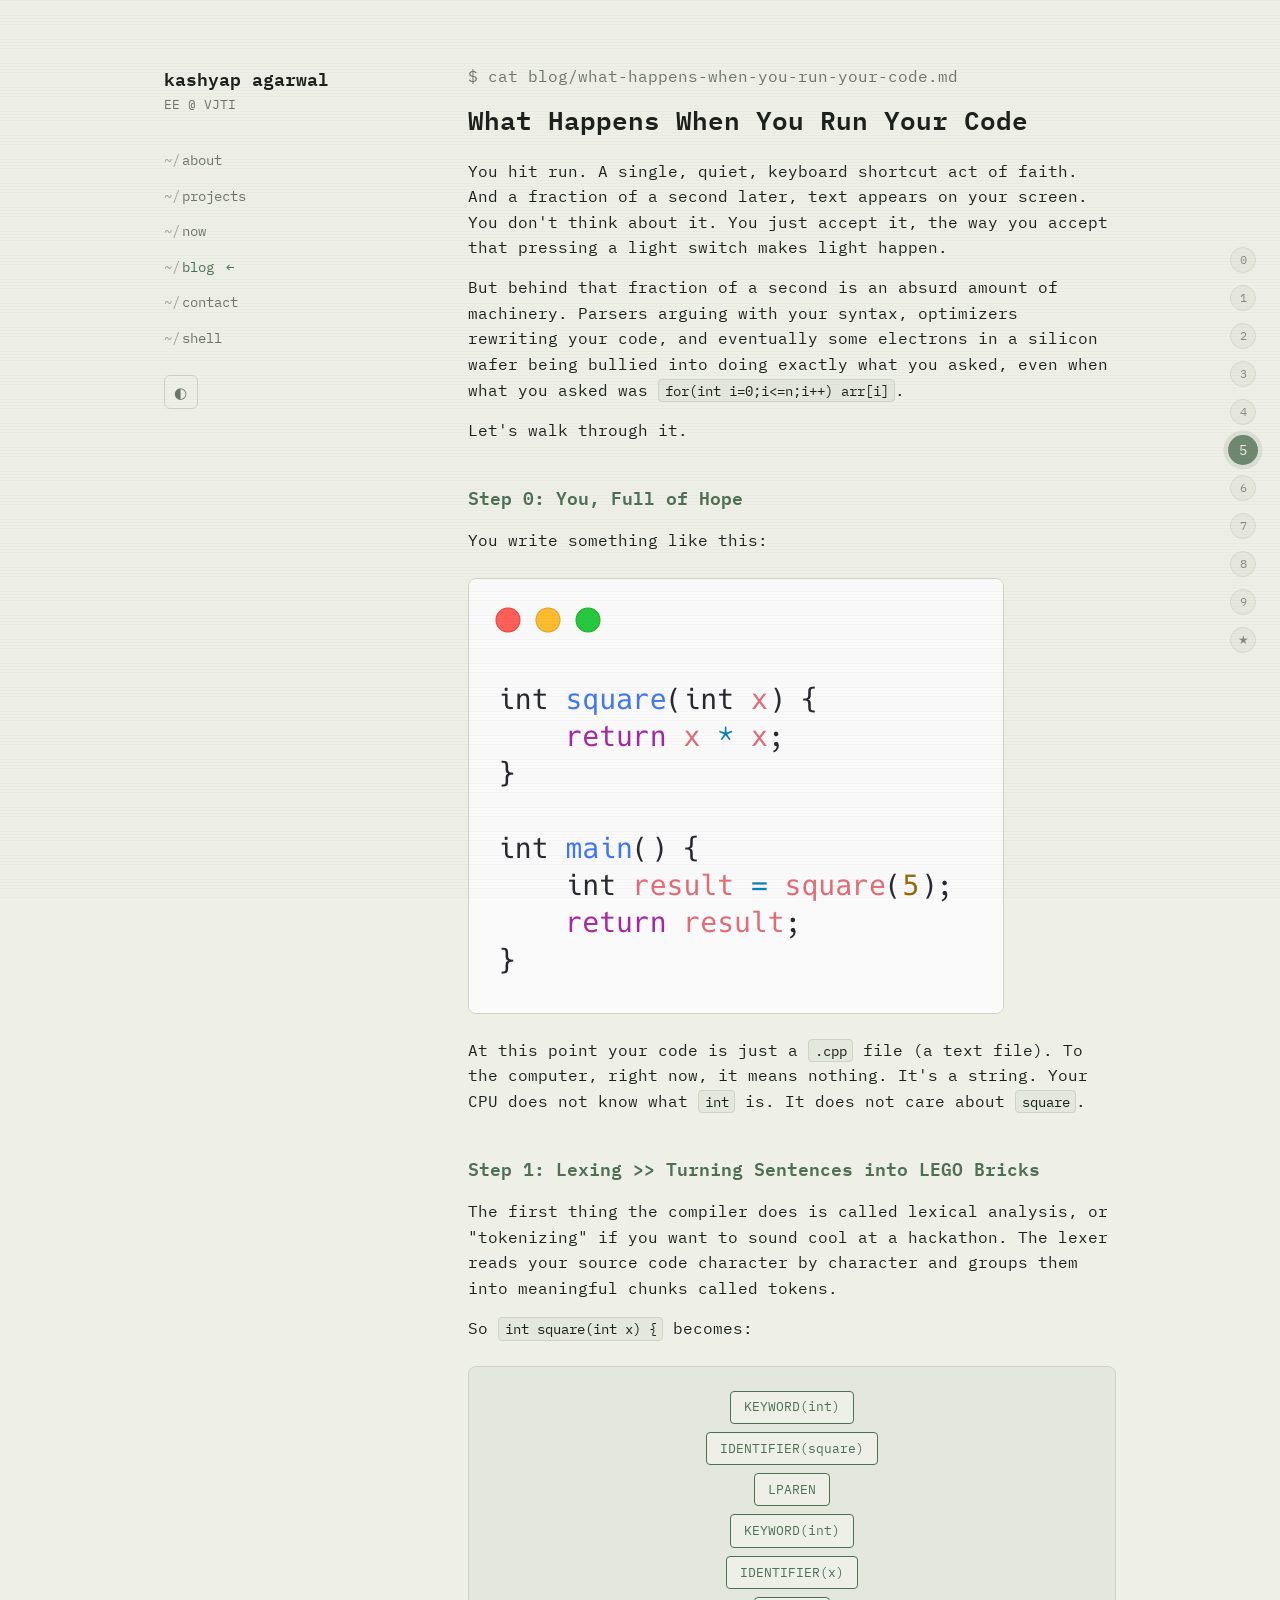
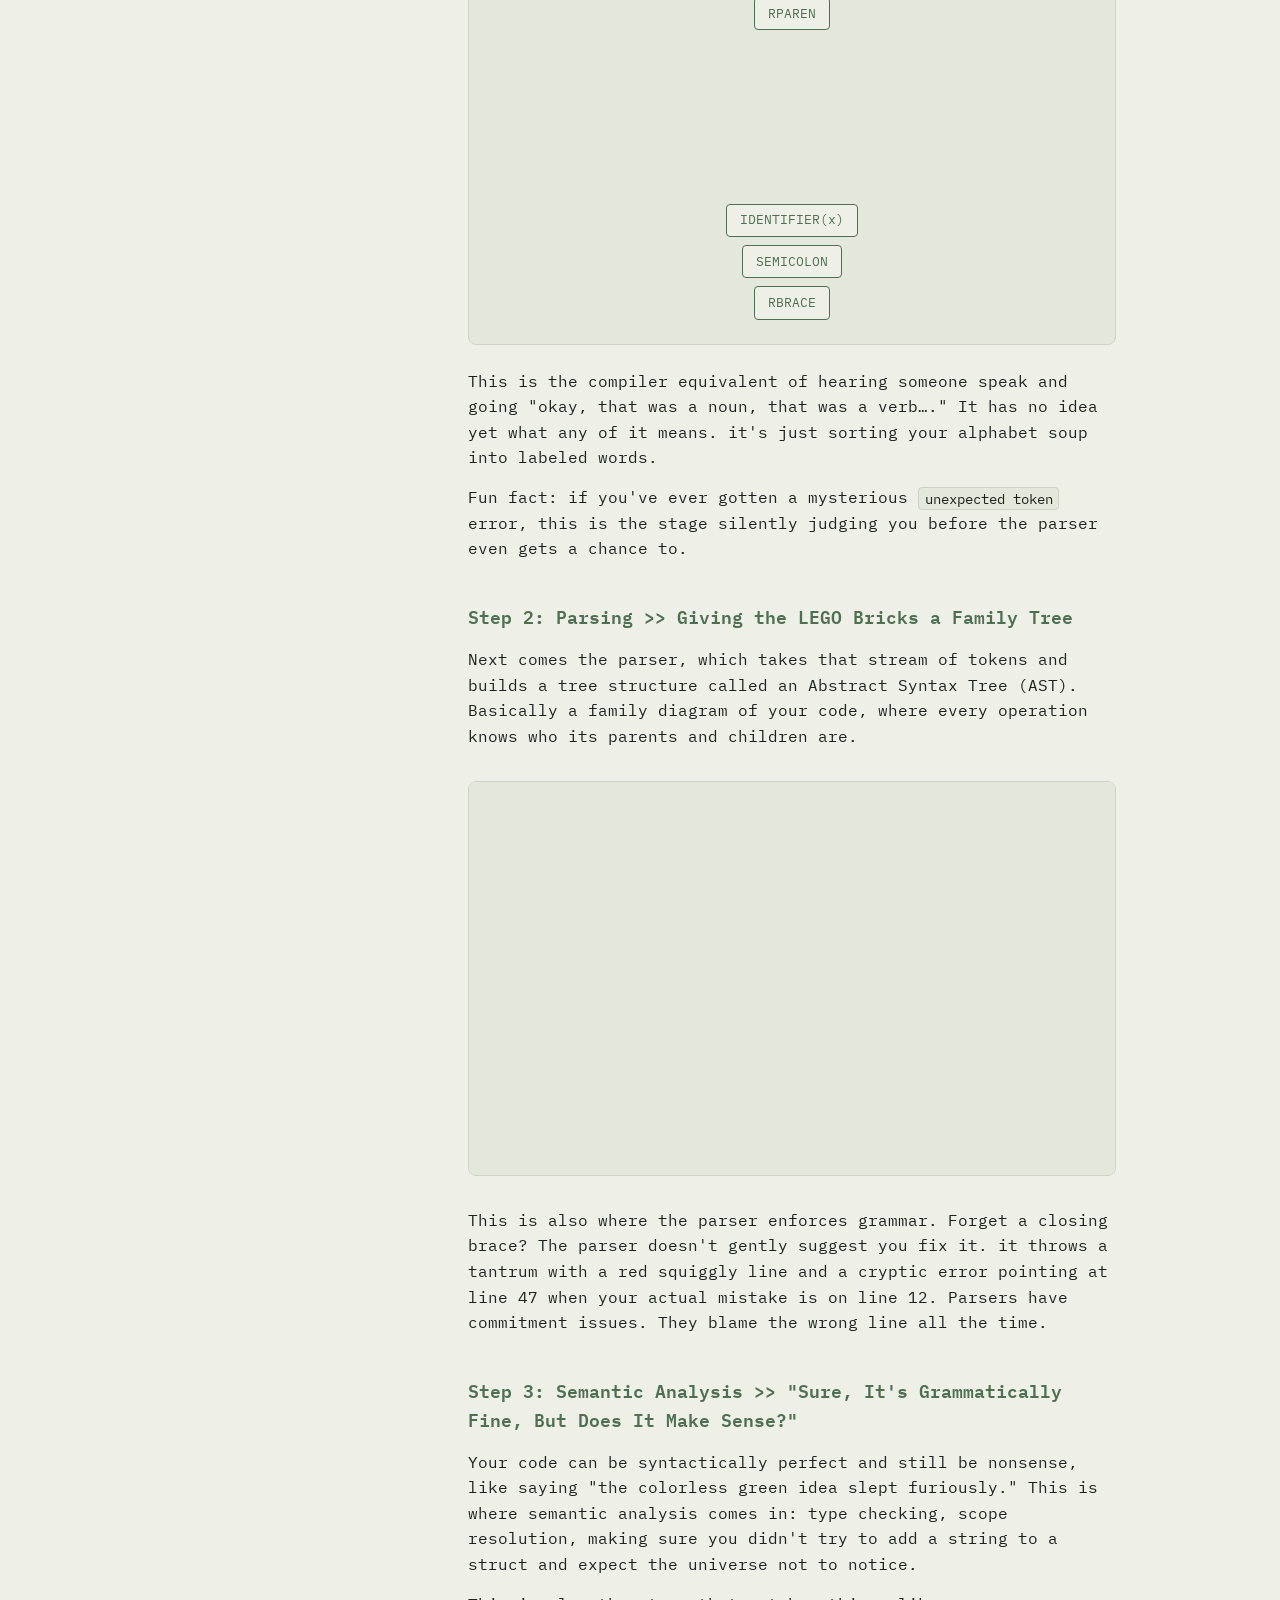
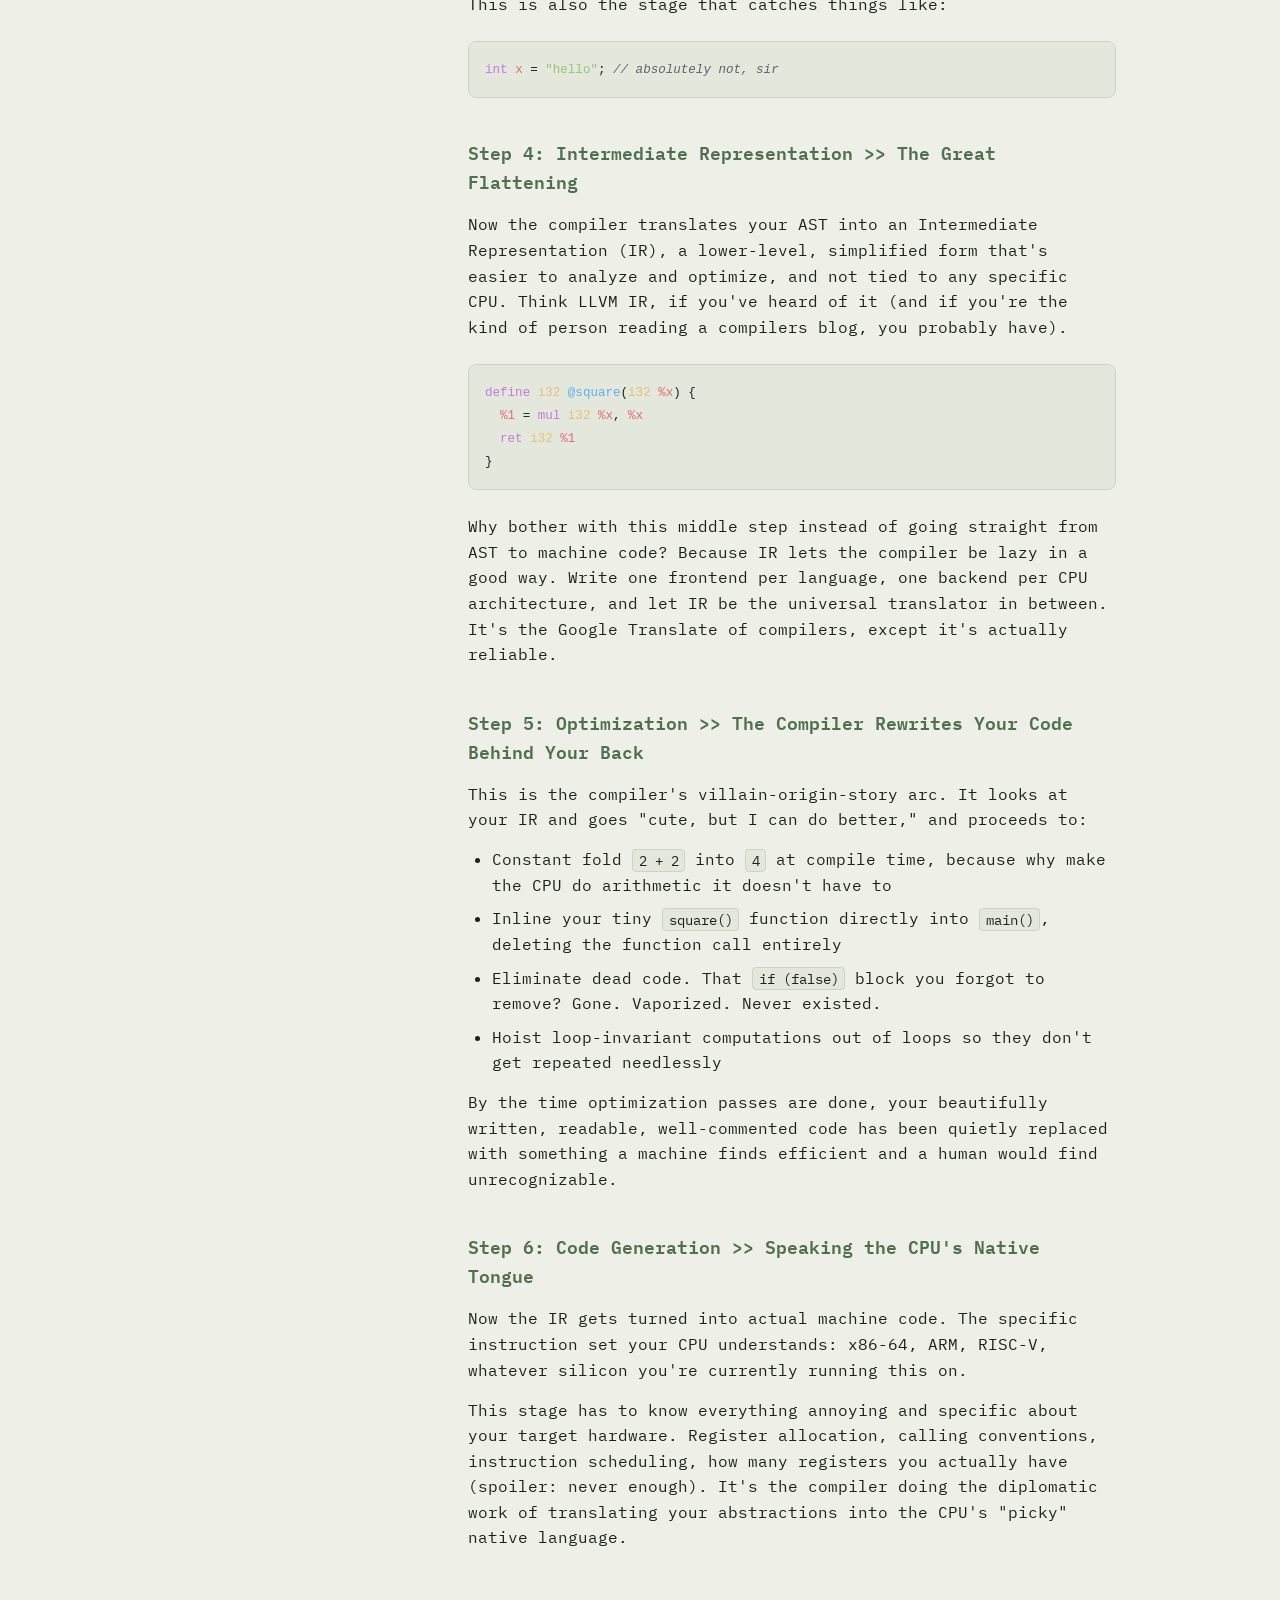
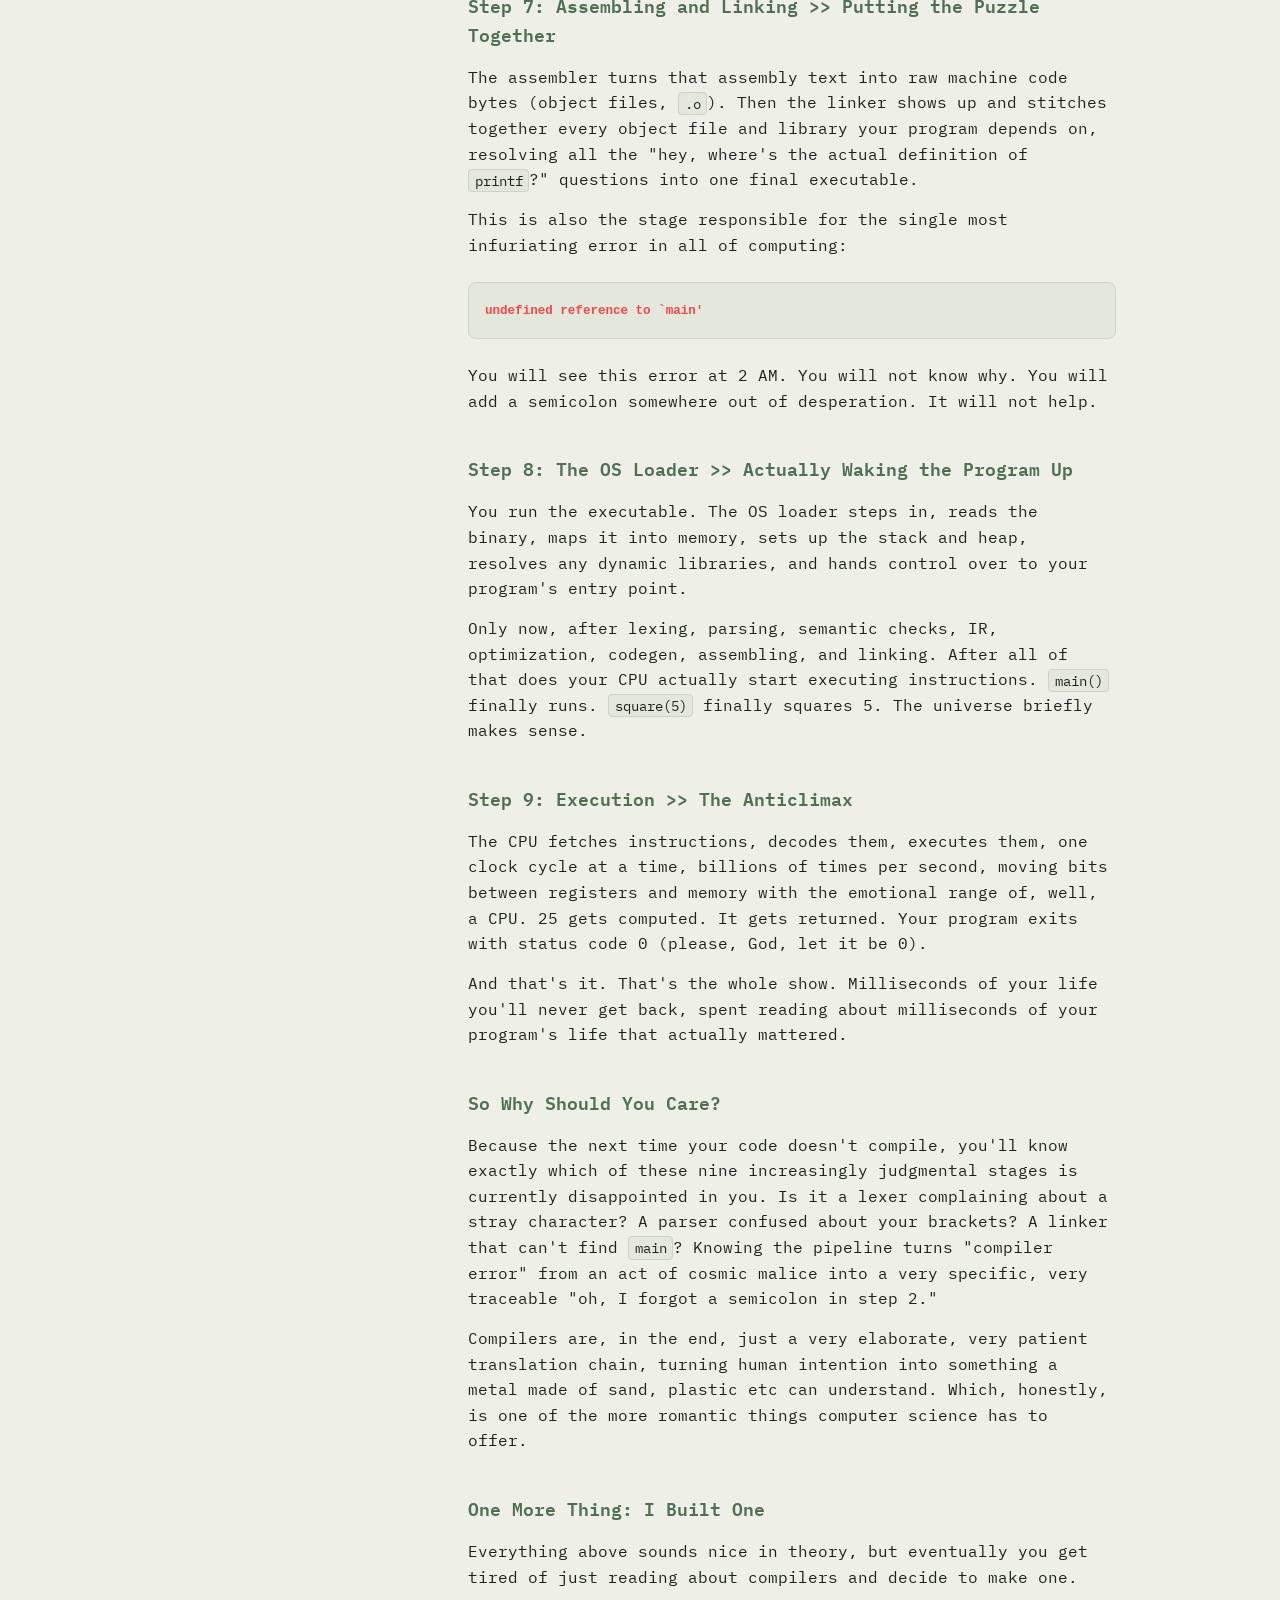
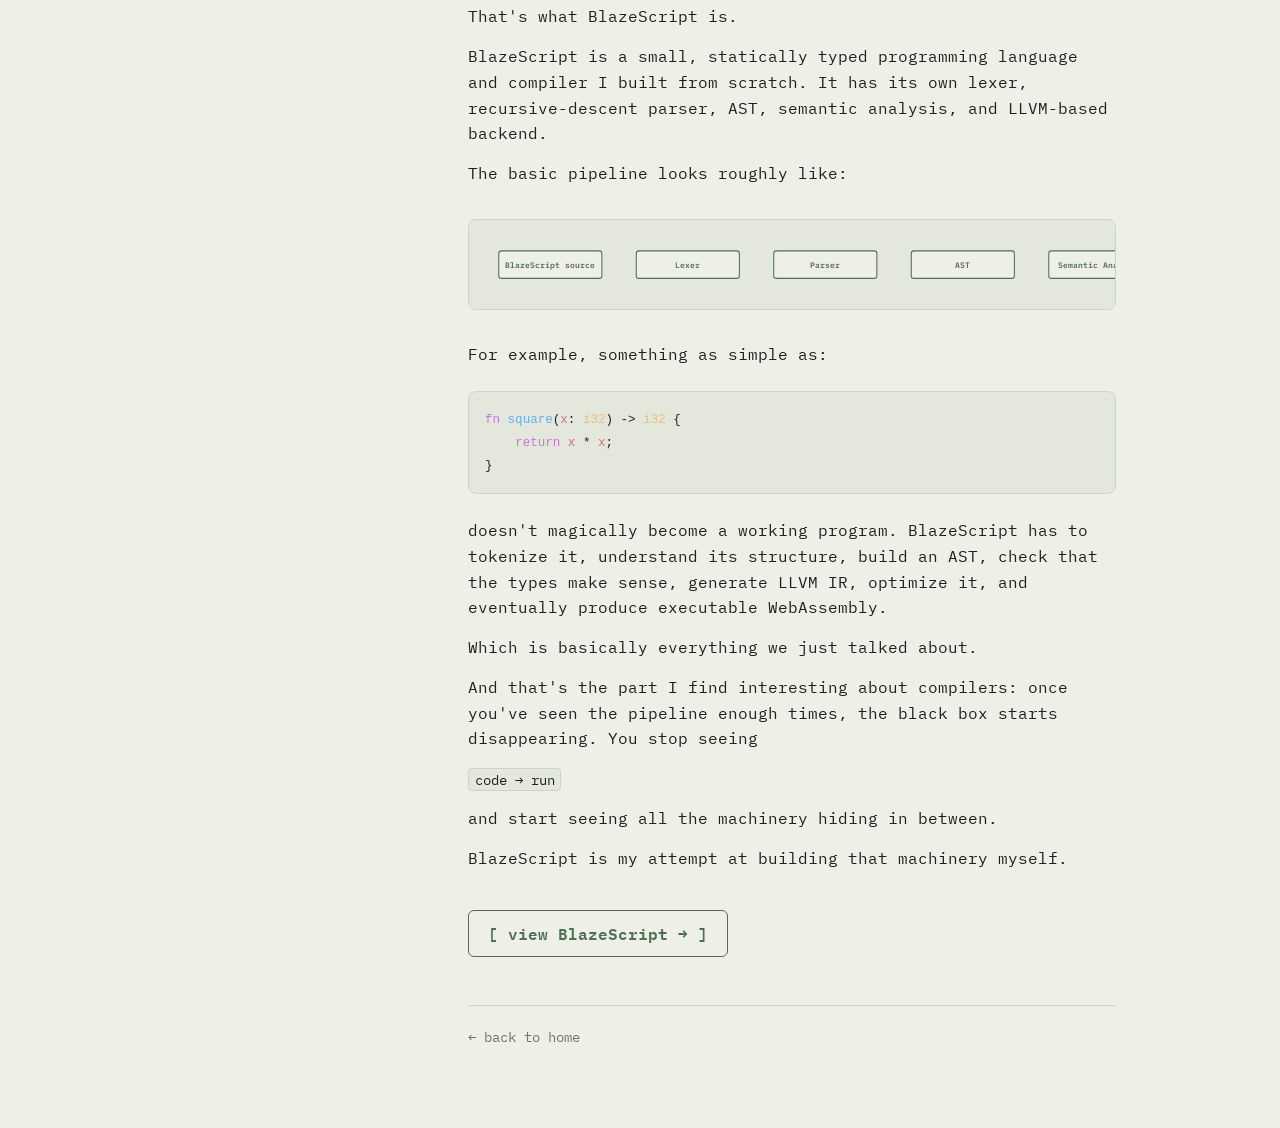
==== blog.html @ feaf67ee "Initial portfolio" ====
<!doctype html>
<html lang="en">
<head>
<meta charset="utf-8">
<meta name="viewport" content="width=device-width, initial-scale=1">
<title>blog · kashyap agarwal</title>
<link rel="icon" href="data:image/svg+xml,%3Csvg xmlns='http://www.w3.org/2000/svg' viewBox='0 0 16 16'%3E%3Crect width='16' height='16' rx='3' fill='%231c211d'/%3E%3Ctext x='8' y='11' font-size='8' font-family='monospace' text-anchor='middle' fill='%23e6e6e2'%3E$_%3C/text%3E%3C/svg%3E">
<link rel="preconnect" href="https://fonts.googleapis.com">
<link rel="preconnect" href="https://fonts.gstatic.com" crossorigin>
<link href="https://fonts.googleapis.com/css2?family=IBM+Plex+Mono:wght@400;500;600&display=swap" rel="stylesheet">
<link rel="stylesheet" href="style.css">
</head>
<body>

<div class="scanlines" aria-hidden="true"></div>

<nav class="pipeline-nav">
  <a href="#step-0" class="pipeline-nav-item">0</a>
  <a href="#step-1" class="pipeline-nav-item">1</a>
  <a href="#step-2" class="pipeline-nav-item">2</a>
  <a href="#step-3" class="pipeline-nav-item">3</a>
  <a href="#step-4" class="pipeline-nav-item">4</a>
  <a href="#step-5" class="pipeline-nav-item">5</a>
  <a href="#step-6" class="pipeline-nav-item">6</a>
  <a href="#step-7" class="pipeline-nav-item">7</a>
  <a href="#step-8" class="pipeline-nav-item">8</a>
  <a href="#step-9" class="pipeline-nav-item">9</a>
  <a href="#step-blazescript" class="pipeline-nav-item">★</a>
</nav>

<div class="layout">

  <aside class="sidebar">
    <div class="identity">
      <h1 class="name">kashyap agarwal</h1>
      <p class="tagline">EE @ VJTI</p>
    </div>

    <div class="nav-block">
      <nav class="tabs" id="tabs">
        <a href="index.html#about"    class="tab">about</a>
        <a href="index.html#projects" class="tab">projects</a>
        <a href="index.html#now"      class="tab">now</a>
        <a href="blog.html"           class="tab active">blog</a>
        <a href="index.html#contact"  class="tab">contact</a>
        <a href="index.html#terminal" class="tab">shell</a>
      </nav>
      <button class="theme-toggle" id="themeToggle" type="button" aria-label="toggle theme">◐</button>
    </div>
  </aside>

  <main class="content">

    <section id="blog" class="blog-section in-view">
      <span class="cmd">$ cat blog/what-happens-when-you-run-your-code.md</span>
      <article class="blog-post">
        <h2 class="blog-title">What Happens When You Run Your Code</h2>
        
        <p>You hit run. A single, quiet, keyboard shortcut act of faith. And a fraction of a second later, text appears on your screen. You don't think about it. You just accept it, the way you accept that pressing a light switch makes light happen.</p>
        <p>But behind that fraction of a second is an absurd amount of machinery. Parsers arguing with your syntax, optimizers rewriting your code, and eventually some electrons in a silicon wafer being bullied into doing exactly what you asked, even when what you asked was <code>for(int i=0;i&lt;=n;i++) arr[i]</code>.</p>
        <p>Let's walk through it.</p>

        <h3 class="step-title" id="step-0">Step 0: You, Full of Hope</h3>
        <p>You write something like this:</p>
        <img src="codeblock_white.png" alt="C++ code for square function" class="blog-img codeblock-img">
        <p>At this point your code is just a <code>.cpp</code> file (a text file). To the computer, right now, it means nothing. It's a string. Your CPU does not know what <code>int</code> is. It does not care about <code>square</code>.</p>

        <h3 class="step-title" id="step-1">Step 1: Lexing &gt;&gt; Turning Sentences into LEGO Bricks</h3>
        <p>The first thing the compiler does is called lexical analysis, or "tokenizing" if you want to sound cool at a hackathon. The lexer reads your source code character by character and groups them into meaningful chunks called tokens.</p>
        <p>So <code>int square(int x) {</code> becomes:</p>
        
        <div class="token-list">
          <div class="token" data-ref="int">KEYWORD(int)</div>
          <div class="token" data-ref="square">IDENTIFIER(square)</div>
          <div class="token">LPAREN</div>
          <div class="token" data-ref="int">KEYWORD(int)</div>
          <div class="token" data-ref="x">IDENTIFIER(x)</div>
          <div class="token">RPAREN</div>
          <div class="token">LBRACE</div>
          <div class="token">RETURN</div>
          <div class="token" data-ref="x">IDENTIFIER(x)</div>
          <div class="token" data-ref="mul">STAR</div>
          <div class="token" data-ref="x">IDENTIFIER(x)</div>
          <div class="token">SEMICOLON</div>
          <div class="token">RBRACE</div>
        </div>

        <p>This is the compiler equivalent of hearing someone speak and going "okay, that was a noun, that was a verb…." It has no idea yet what any of it means. it's just sorting your alphabet soup into labeled words.</p>
        <p>Fun fact: if you've ever gotten a mysterious <code>unexpected token</code> error, this is the stage silently judging you before the parser even gets a chance to.</p>

        <h3 class="step-title" id="step-2">Step 2: Parsing &gt;&gt; Giving the LEGO Bricks a Family Tree</h3>
        <p>Next comes the parser, which takes that stream of tokens and builds a tree structure called an Abstract Syntax Tree (AST). Basically a family diagram of your code, where every operation knows who its parents and children are.</p>
        
        <div class="ast-svg-container">
          <svg viewBox="0 0 1300 560" class="ast-svg" xmlns="http://www.w3.org/2000/svg">
            <defs>
              <marker id="arrowhead" markerWidth="8" markerHeight="8" refX="4" refY="4" orient="auto">
                <path d="M0,0 L8,4 L0,8 Z" class="arrow-path" />
              </marker>
            </defs>
            
            <!-- Edges -->
            <path class="ast-edge" d="M 590,60 L 590,80 L 230,80 L 230,95" marker-end="url(#arrowhead)" />
            <path class="ast-edge" d="M 590,60 L 590,80 L 950,80 L 950,95" marker-end="url(#arrowhead)" />
            
            <path class="ast-edge" d="M 230,130 L 230,150 L 80,150 L 80,165" marker-end="url(#arrowhead)" />
            <path class="ast-edge" d="M 230,130 L 230,165" marker-end="url(#arrowhead)" />
            <path class="ast-edge" d="M 230,130 L 230,150 L 550,150 L 550,165" marker-end="url(#arrowhead)" />
            
            <path class="ast-edge" d="M 230,200 L 230,220 L 80,220 L 80,235" marker-end="url(#arrowhead)" />
            <path class="ast-edge" d="M 230,200 L 230,220 L 380,220 L 380,235" marker-end="url(#arrowhead)" />
            
            <path class="ast-edge" d="M 550,200 L 550,235" marker-end="url(#arrowhead)" />
            <path class="ast-edge" d="M 550,270 L 550,305" marker-end="url(#arrowhead)" />
            <path class="ast-edge" d="M 550,340 L 550,360 L 450,360 L 450,375" marker-end="url(#arrowhead)" />
            <path class="ast-edge" d="M 550,340 L 550,360 L 650,360 L 650,375" marker-end="url(#arrowhead)" />
            
            <path class="ast-edge" d="M 950,130 L 950,150 L 800,150 L 800,165" marker-end="url(#arrowhead)" />
            <path class="ast-edge" d="M 950,130 L 950,165" marker-end="url(#arrowhead)" />
            <path class="ast-edge" d="M 950,130 L 950,150 L 1100,150 L 1100,165" marker-end="url(#arrowhead)" />
            
            <path class="ast-edge" d="M 1100,200 L 1100,220 L 1000,220 L 1000,235" marker-end="url(#arrowhead)" />
            <path class="ast-edge" d="M 1100,200 L 1100,220 L 1200,220 L 1200,235" marker-end="url(#arrowhead)" />
            
            <path class="ast-edge" d="M 1000,270 L 1000,290 L 850,290 L 850,305" marker-end="url(#arrowhead)" />
            <path class="ast-edge" d="M 1000,270 L 1000,305" marker-end="url(#arrowhead)" />
            <path class="ast-edge" d="M 1000,270 L 1000,290 L 1150,290 L 1150,305" marker-end="url(#arrowhead)" />
            
            <path class="ast-edge" d="M 1150,340 L 1150,375" marker-end="url(#arrowhead)" />
            <path class="ast-edge" d="M 1150,410 L 1150,445" marker-end="url(#arrowhead)" />
            <path class="ast-edge" d="M 1150,480 L 1150,515" marker-end="url(#arrowhead)" />

            <!-- Nodes -->
            <g class="ast-node" transform="translate(590, 30)"><rect x="-70" y="0" width="140" height="30" rx="4" /><text x="0" y="20">Program</text></g>
            
            <g class="ast-node" data-ref="square" transform="translate(230, 100)"><rect x="-70" y="0" width="140" height="30" rx="4" /><text x="0" y="20">FunctionDecl: square</text></g>
            <g class="ast-node" data-ref="square" transform="translate(950, 100)"><rect x="-70" y="0" width="140" height="30" rx="4" /><text x="0" y="20">FunctionDecl: main</text></g>

            <g class="ast-node" data-ref="int" transform="translate(80, 170)"><rect x="-70" y="0" width="140" height="30" rx="4" /><text x="0" y="20">ReturnType: int</text></g>
            <g class="ast-node" transform="translate(230, 170)"><rect x="-70" y="0" width="140" height="30" rx="4" /><text x="0" y="20">Parameter</text></g>
            <g class="ast-node" transform="translate(550, 170)"><rect x="-70" y="0" width="140" height="30" rx="4" /><text x="0" y="20">Body</text></g>

            <g class="ast-node" data-ref="x" transform="translate(80, 240)"><rect x="-70" y="0" width="140" height="30" rx="4" /><text x="0" y="20">Name: x</text></g>
            <g class="ast-node" data-ref="int" transform="translate(380, 240)"><rect x="-70" y="0" width="140" height="30" rx="4" /><text x="0" y="20">Type: int</text></g>
            <g class="ast-node" transform="translate(550, 240)"><rect x="-70" y="0" width="140" height="30" rx="4" /><text x="0" y="20">ReturnStmt</text></g>

            <g class="ast-node" data-ref="mul" transform="translate(550, 310)"><rect x="-70" y="0" width="140" height="30" rx="4" /><text x="0" y="20">BinaryExpr: *</text></g>
            <g class="ast-node" data-ref="x" transform="translate(450, 380)"><rect x="-70" y="0" width="140" height="30" rx="4" /><text x="0" y="20">Variable: x</text></g>
            <g class="ast-node" data-ref="x" transform="translate(650, 380)"><rect x="-70" y="0" width="140" height="30" rx="4" /><text x="0" y="20">Variable: x</text></g>

            <g class="ast-node" data-ref="int" transform="translate(800, 170)"><rect x="-70" y="0" width="140" height="30" rx="4" /><text x="0" y="20">ReturnType: int</text></g>
            <g class="ast-node" transform="translate(950, 170)"><rect x="-70" y="0" width="140" height="30" rx="4" /><text x="0" y="20">Parameters: none</text></g>
            <g class="ast-node" transform="translate(1100, 170)"><rect x="-70" y="0" width="140" height="30" rx="4" /><text x="0" y="20">Body</text></g>

            <g class="ast-node" transform="translate(1000, 240)"><rect x="-70" y="0" width="140" height="30" rx="4" /><text x="0" y="20">VariableDecl</text></g>
            <g class="ast-node" transform="translate(1200, 240)"><rect x="-70" y="0" width="140" height="30" rx="4" /><text x="0" y="20">ReturnStmt</text></g>

            <g class="ast-node" transform="translate(850, 310)"><rect x="-70" y="0" width="140" height="30" rx="4" /><text x="0" y="20">Name: result</text></g>
            <g class="ast-node" data-ref="int" transform="translate(1000, 310)"><rect x="-70" y="0" width="140" height="30" rx="4" /><text x="0" y="20">Type: int</text></g>
            <g class="ast-node" transform="translate(1150, 310)"><rect x="-70" y="0" width="140" height="30" rx="4" /><text x="0" y="20">Initializer</text></g>

            <g class="ast-node" data-ref="square" transform="translate(1150, 380)"><rect x="-70" y="0" width="140" height="30" rx="4" /><text x="0" y="20">CallExpr: square</text></g>
            <g class="ast-node" transform="translate(1150, 450)"><rect x="-70" y="0" width="140" height="30" rx="4" /><text x="0" y="20">Argument</text></g>
            <g class="ast-node" transform="translate(1150, 520)"><rect x="-70" y="0" width="140" height="30" rx="4" /><text x="0" y="20">IntegerLiteral: 5</text></g>
          </svg>
        </div>

        <p>This is also where the parser enforces grammar. Forget a closing brace? The parser doesn't gently suggest you fix it. it throws a tantrum with a red squiggly line and a cryptic error pointing at line 47 when your actual mistake is on line 12. Parsers have commitment issues. They blame the wrong line all the time.</p>

        <h3 class="step-title" id="step-3">Step 3: Semantic Analysis &gt;&gt; "Sure, It's Grammatically Fine, But Does It Make Sense?"</h3>
        <p>Your code can be syntactically perfect and still be nonsense, like saying "the colorless green idea slept furiously." This is where semantic analysis comes in: type checking, scope resolution, making sure you didn't try to add a string to a struct and expect the universe not to notice.</p>
        <p>This is also the stage that catches things like:</p>
        <pre><code><span class="syn-key">int</span> <span class="syn-var">x</span> = <span class="syn-str">"hello"</span>; <span class="syn-com">// absolutely not, sir</span></code></pre>

        <h3 class="step-title" id="step-4">Step 4: Intermediate Representation &gt;&gt; The Great Flattening</h3>
        <p>Now the compiler translates your AST into an Intermediate Representation (IR), a lower-level, simplified form that's easier to analyze and optimize, and not tied to any specific CPU. Think LLVM IR, if you've heard of it (and if you're the kind of person reading a compilers blog, you probably have).</p>
        <pre><code><span class="syn-key">define</span> <span class="syn-type" data-ref="int">i32</span> <span class="syn-fn" data-ref="square">@square</span>(<span class="syn-type" data-ref="int">i32</span> <span class="syn-var" data-ref="x">%x</span>) {
  <span class="syn-var">%1</span> = <span class="syn-key" data-ref="mul">mul</span> <span class="syn-type" data-ref="int">i32</span> <span class="syn-var" data-ref="x">%x</span>, <span class="syn-var" data-ref="x">%x</span>
  <span class="syn-key">ret</span> <span class="syn-type" data-ref="int">i32</span> <span class="syn-var">%1</span>
}</code></pre>

        <p>Why bother with this middle step instead of going straight from AST to machine code? Because IR lets the compiler be lazy in a good way. Write one frontend per language, one backend per CPU architecture, and let IR be the universal translator in between. It's the Google Translate of compilers, except it's actually reliable.</p>

        <h3 class="step-title" id="step-5">Step 5: Optimization &gt;&gt; The Compiler Rewrites Your Code Behind Your Back</h3>
        <p>This is the compiler's villain-origin-story arc. It looks at your IR and goes "cute, but I can do better," and proceeds to:</p>
        <ul>
          <li>Constant fold <code>2 + 2</code> into <code>4</code> at compile time, because why make the CPU do arithmetic it doesn't have to</li>
          <li>Inline your tiny <code>square()</code> function directly into <code>main()</code>, deleting the function call entirely</li>
          <li>Eliminate dead code. That <code>if (false)</code> block you forgot to remove? Gone. Vaporized. Never existed.</li>
          <li>Hoist loop-invariant computations out of loops so they don't get repeated needlessly</li>
        </ul>
        <p>By the time optimization passes are done, your beautifully written, readable, well-commented code has been quietly replaced with something a machine finds efficient and a human would find unrecognizable.</p>

        <h3 class="step-title" id="step-6">Step 6: Code Generation &gt;&gt; Speaking the CPU's Native Tongue</h3>
        <p>Now the IR gets turned into actual machine code. The specific instruction set your CPU understands: x86-64, ARM, RISC-V, whatever silicon you're currently running this on.</p>
        <p>This stage has to know everything annoying and specific about your target hardware. Register allocation, calling conventions, instruction scheduling, how many registers you actually have (spoiler: never enough). It's the compiler doing the diplomatic work of translating your abstractions into the CPU's "picky" native language.</p>

        <h3 class="step-title" id="step-7">Step 7: Assembling and Linking &gt;&gt; Putting the Puzzle Together</h3>
        <p>The assembler turns that assembly text into raw machine code bytes (object files, <code>.o</code>). Then the linker shows up and stitches together every object file and library your program depends on, resolving all the "hey, where's the actual definition of <code>printf</code>?" questions into one final executable.</p>
        <p>This is also the stage responsible for the single most infuriating error in all of computing:</p>
        <pre><code><span class="syn-err">undefined reference to `main'</span></code></pre>
        <p>You will see this error at 2 AM. You will not know why. You will add a semicolon somewhere out of desperation. It will not help.</p>

        <h3 class="step-title" id="step-8">Step 8: The OS Loader &gt;&gt; Actually Waking the Program Up</h3>
        <p>You run the executable. The OS loader steps in, reads the binary, maps it into memory, sets up the stack and heap, resolves any dynamic libraries, and hands control over to your program's entry point.</p>
        <p>Only now, after lexing, parsing, semantic checks, IR, optimization, codegen, assembling, and linking. After all of that does your CPU actually start executing instructions. <code>main()</code> finally runs. <code>square(5)</code> finally squares 5. The universe briefly makes sense.</p>

        <h3 class="step-title" id="step-9">Step 9: Execution &gt;&gt; The Anticlimax</h3>
        <p>The CPU fetches instructions, decodes them, executes them, one clock cycle at a time, billions of times per second, moving bits between registers and memory with the emotional range of, well, a CPU. 25 gets computed. It gets returned. Your program exits with status code 0 (please, God, let it be 0).</p>
        <p>And that's it. That's the whole show. Milliseconds of your life you'll never get back, spent reading about milliseconds of your program's life that actually mattered.</p>

        <h3 class="step-title" id="step-conclusion">So Why Should You Care?</h3>
        <p>Because the next time your code doesn't compile, you'll know exactly which of these nine increasingly judgmental stages is currently disappointed in you. Is it a lexer complaining about a stray character? A parser confused about your brackets? A linker that can't find <code>main</code>? Knowing the pipeline turns "compiler error" from an act of cosmic malice into a very specific, very traceable "oh, I forgot a semicolon in step 2."</p>
        <p>Compilers are, in the end, just a very elaborate, very patient translation chain, turning human intention into something a metal made of sand, plastic etc can understand. Which, honestly, is one of the more romantic things computer science has to offer.</p>

        <h3 class="step-title" id="step-blazescript">One More Thing: I Built One</h3>
        <p>Everything above sounds nice in theory, but eventually you get tired of just reading about compilers and decide to make one.</p>
        <p>That's what BlazeScript is.</p>
        <p>BlazeScript is a small, statically typed programming language and compiler I built from scratch. It has its own lexer, recursive-descent parser, AST, semantic analysis, and LLVM-based backend.</p>
        <p>The basic pipeline looks roughly like:</p>
        
        <div class="ast-svg-container pipeline-svg-container">
          <svg viewBox="0 0 1600 60" class="ast-svg" xmlns="http://www.w3.org/2000/svg">
            <defs>
              <marker id="arrowhead-pipe" markerWidth="8" markerHeight="8" refX="4" refY="4" orient="auto">
                <path d="M0,0 L8,4 L0,8 Z" class="arrow-path" />
              </marker>
            </defs>
            
            <g class="ast-node" transform="translate(95, 10)"><rect x="-75" y="0" width="150" height="40" rx="4" /><text x="0" y="25">BlazeScript source</text></g>
            <path class="ast-edge" d="M 170,30 L 220,30" marker-end="url(#arrowhead-pipe)" />
            
            <g class="ast-node" transform="translate(295, 10)"><rect x="-75" y="0" width="150" height="40" rx="4" /><text x="0" y="25">Lexer</text></g>
            <path class="ast-edge" d="M 370,30 L 420,30" marker-end="url(#arrowhead-pipe)" />
            
            <g class="ast-node" transform="translate(495, 10)"><rect x="-75" y="0" width="150" height="40" rx="4" /><text x="0" y="25">Parser</text></g>
            <path class="ast-edge" d="M 570,30 L 620,30" marker-end="url(#arrowhead-pipe)" />
            
            <g class="ast-node" transform="translate(695, 10)"><rect x="-75" y="0" width="150" height="40" rx="4" /><text x="0" y="25">AST</text></g>
            <path class="ast-edge" d="M 770,30 L 820,30" marker-end="url(#arrowhead-pipe)" />
            
            <g class="ast-node" transform="translate(895, 10)"><rect x="-75" y="0" width="150" height="40" rx="4" /><text x="0" y="25">Semantic Analysis</text></g>
            <path class="ast-edge" d="M 970,30 L 1020,30" marker-end="url(#arrowhead-pipe)" />
            
            <g class="ast-node" transform="translate(1095, 10)"><rect x="-75" y="0" width="150" height="40" rx="4" /><text x="0" y="25">LLVM IR</text></g>
            <path class="ast-edge" d="M 1170,30 L 1220,30" marker-end="url(#arrowhead-pipe)" />
            
            <g class="ast-node" transform="translate(1295, 10)"><rect x="-75" y="0" width="150" height="40" rx="4" /><text x="0" y="25">Optimization</text></g>
            <path class="ast-edge" d="M 1370,30 L 1420,30" marker-end="url(#arrowhead-pipe)" />
            
            <g class="ast-node" transform="translate(1495, 10)"><rect x="-75" y="0" width="150" height="40" rx="4" /><text x="0" y="25">WASM</text></g>
          </svg>
        </div>

        <p>For example, something as simple as:</p>
        <pre><code><span class="syn-key">fn</span> <span class="syn-fn">square</span>(<span class="syn-var">x</span>: <span class="syn-type">i32</span>) -&gt; <span class="syn-type">i32</span> {
    <span class="syn-key">return</span> <span class="syn-var">x</span> * <span class="syn-var">x</span>;
}</code></pre>

        <p>doesn't magically become a working program. BlazeScript has to tokenize it, understand its structure, build an AST, check that the types make sense, generate LLVM IR, optimize it, and eventually produce executable WebAssembly.</p>
        <p>Which is basically everything we just talked about.</p>
        <p>And that's the part I find interesting about compilers: once you've seen the pipeline enough times, the black box starts disappearing. You stop seeing</p>
        <p><code>code → run</code></p>
        <p>and start seeing all the machinery hiding in between.</p>
        <p>BlazeScript is my attempt at building that machinery myself.</p>
        
        <a href="https://github.com/kashyap404/BlazeScript" class="cta-link" target="_blank" rel="noopener noreferrer">[ view BlazeScript → ]</a>
      </article>
    </section>

    <footer>
      <a href="index.html" class="back-link">← back to home</a>
    </footer>

  </main>

</div>

<script src="script.js"></script>
</body>
</html>
---- style.css ----
:root {
  --bg: #eef0e8;
  --fg: #1c211d;
  --muted: #6e7568;
  --accent: #4f6f52;
  --accent-dim: rgba(79, 111, 82, 0.15);
  --border: #cfd3c5;
  --surface: #e4e7db;
  --max-w: 1080px;
  --side-w: 240px;
  color-scheme: light;
}

:root[data-theme="dark"] {
  --bg: #17181b;
  --fg: #e6e6e2;
  --muted: #8d8f94;
  --accent: #c9a877;
  --accent-dim: rgba(201, 168, 119, 0.15);
  --border: #2c2d31;
  --surface: #1d1e22;
  color-scheme: dark;
}

@media (prefers-color-scheme: dark) {
  :root:not([data-theme="light"]) {
    --bg: #17181b;
    --fg: #e6e6e2;
    --muted: #8d8f94;
    --accent: #c9a877;
    --accent-dim: rgba(201, 168, 119, 0.15);
    --border: #2c2d31;
    --surface: #1d1e22;
    color-scheme: dark;
  }
}

* { box-sizing: border-box; }
html { scroll-behavior: smooth; }

body {
  margin: 0;
  background: var(--bg);
  color: var(--fg);
  font-family: "IBM Plex Mono", ui-monospace, "SF Mono", Menlo, Consolas, monospace;
  font-size: 15.5px;
  line-height: 1.65;
  -webkit-font-smoothing: antialiased;
  transition: background 0.2s ease, color 0.2s ease;
}

.scanlines {
  pointer-events: none;
  position: fixed;
  inset: 0;
  z-index: 50;
  background: repeating-linear-gradient(
    to bottom,
    rgba(0, 0, 0, 0.035) 0px,
    rgba(0, 0, 0, 0.035) 1px,
    transparent 1px,
    transparent 3px
  );
  mix-blend-mode: multiply;
  opacity: 0.5;
}

:root[data-theme="dark"] .scanlines { mix-blend-mode: screen; }
@media (prefers-color-scheme: dark) {
  :root:not([data-theme="light"]) .scanlines { mix-blend-mode: screen; }
}

@media (prefers-reduced-motion: reduce) {
  html { scroll-behavior: auto; }
}

a {
  color: var(--fg);
  text-decoration: underline;
  text-decoration-color: var(--border);
  text-underline-offset: 3px;
  text-decoration-thickness: 1px;
  transition: color 0.15s ease, text-decoration-color 0.15s ease;
}

a:hover, a:focus-visible {
  color: var(--accent);
  text-decoration-color: var(--accent);
}

a:focus-visible {
  outline: 1px dashed var(--accent);
  outline-offset: 3px;
}

/* ---------- layout ---------- */
.layout {
  max-width: var(--max-w);
  margin: 0 auto;
  padding: 3rem clamp(1.25rem, 5vw, 3rem) 4rem;
  display: grid;
  grid-template-columns: 1fr;
  gap: 2.5rem;
}

@media (min-width: 880px) {
  .layout {
    grid-template-columns: var(--side-w) 1fr;
    gap: 4rem;
    padding: 4rem clamp(1.5rem, 5vw, 4rem) 5rem;
  }
}

/* ---------- pipeline nav (Idea 1) ---------- */
.pipeline-nav {
  position: fixed;
  top: 50%;
  right: 1.5rem;
  transform: translateY(-50%);
  display: flex;
  flex-direction: column;
  gap: 0.75rem;
  z-index: 20;
  opacity: 0.8;
}

@media (max-width: 1100px) {
  .pipeline-nav { display: none; }
}

.pipeline-nav-item {
  width: 26px;
  height: 26px;
  border-radius: 50%;
  background: var(--surface);
  border: 1px solid var(--border);
  color: var(--muted);
  text-decoration: none;
  display: flex;
  align-items: center;
  justify-content: center;
  font-size: 0.75rem;
  transition: all 0.2s ease;
}

.pipeline-nav-item:hover {
  border-color: var(--accent);
  color: var(--accent);
}

.pipeline-nav-item.active {
  background: var(--accent);
  color: var(--bg);
  border-color: var(--accent);
  transform: scale(1.15);
  box-shadow: 0 0 0 4px var(--accent-dim);
}

/* ---------- sidebar ---------- */
.sidebar {
  display: flex;
  flex-direction: column;
  gap: 2rem;
}

@media (min-width: 880px) {
  .sidebar {
    position: sticky;
    top: 3rem;
    align-self: start;
    max-height: calc(100vh - 6rem);
    overflow-y: auto;
    scrollbar-width: none;
  }
  .sidebar::-webkit-scrollbar { display: none; }
}

.identity {
  display: flex;
  flex-direction: column;
  gap: 0.1rem;
}

.name {
  font-size: 1.1rem;
  font-weight: 600;
  margin: 0;
  color: var(--fg);
  white-space: nowrap;
  overflow: hidden;
  text-overflow: ellipsis;
}

.tagline {
  color: var(--muted);
  font-size: 0.82rem;
  margin: 0;
  line-height: 1.5;
  white-space: nowrap;
}

.nav-block {
  display: flex;
  flex-direction: column;
  gap: 1.5rem;
}

@media (max-width: 879px) {
  .nav-block {
    position: sticky;
    top: 0;
    background: linear-gradient(to bottom, var(--bg) 80%, transparent);
    z-index: 10;
    padding: 0.85rem 0;
    margin: 0 0 1rem;
    flex-direction: row;
    justify-content: space-between;
    align-items: center;
    gap: 0.85rem;
  }
}

/* ---------- tabs ---------- */
.tabs {
  display: flex;
  flex-direction: column;
  gap: 0.5rem;
  margin: 0;
}

@media (max-width: 879px) {
  .tabs { flex-direction: row; flex-wrap: wrap; gap: 1.1rem; }
}

.tab {
  font-size: 0.92em;
  text-decoration: none;
  color: var(--muted);
  padding: 2px 0;
  transition: color 0.15s ease;
}

.tab::before { 
  content: "~/"; 
  color: var(--muted); 
  opacity: 0.6;
  margin-right: 2px; 
  transition: opacity 0.15s ease;
}

.tab:hover, .tab:focus-visible { color: var(--fg); }
.tab:hover::before { opacity: 1; }

.tab.active { color: var(--accent); }
.tab.active::after { content: " ←"; color: var(--accent); margin-left: 4px; }

@media (max-width: 879px) {
  .tab.active::after { content: ""; }
  .tab.active { border-bottom: 1px solid var(--accent); }
}

/* ---------- theme toggle ---------- */
.theme-toggle {
  background: none;
  border: 1px solid var(--border);
  color: var(--muted);
  width: 2.1rem;
  height: 2.1rem;
  border-radius: 6px;
  font-size: 0.95rem;
  line-height: 1;
  cursor: pointer;
  display: inline-flex;
  align-items: center;
  justify-content: center;
  transition: border-color 0.15s ease, color 0.15s ease, transform 0.15s ease, background 0.15s ease;
}

@media (max-width: 879px) {
  .theme-toggle { margin-left: auto; }
}

.theme-toggle:hover, .theme-toggle:focus-visible {
  border-color: var(--accent);
  color: var(--accent);
  background: var(--accent-dim);
  outline: none;
}
.theme-toggle:active { transform: scale(0.9); }

/* ---------- content ---------- */
.content { min-width: 0; }

section {
  margin-bottom: 3rem;
  opacity: 0;
  transform: translateY(6px);
  transition: opacity 0.4s ease, transform 0.4s ease;
  scroll-margin-top: 2rem;
}
section.in-view { opacity: 1; transform: translateY(0); }

@media (prefers-reduced-motion: reduce) {
  section { opacity: 1; transform: none; transition: none; }
}

section > .cmd { display: block; color: var(--muted); margin-bottom: 0.9rem; }
section p { margin: 0 0 0.9rem; max-width: 65ch; }
section p:last-child { margin-bottom: 0; }

/* ---------- hero ---------- */
.hero { margin-bottom: 3rem; }

.status-line {
  display: inline-flex;
  align-items: center;
  gap: 0.5rem;
  padding: 0.25rem 0.75rem;
  border: 1px solid var(--border);
  border-radius: 999px;
  margin-bottom: 1.5rem;
  font-size: 0.78rem;
  color: var(--muted);
}

.status-line .dot {
  width: 0.5rem;
  height: 0.5rem;
  border-radius: 50%;
  background: var(--accent);
  box-shadow: 0 0 0 3px var(--accent-dim);
  animation: pulse 2.2s ease-in-out infinite;
}

@keyframes pulse {
  0%, 100% { opacity: 1; }
  50%      { opacity: 0.35; }
}

@media (prefers-reduced-motion: reduce) {
  .status-line .dot { animation: none; }
}

.boot-line { white-space: pre-wrap; word-break: break-word; }
.prompt { color: var(--muted); }

.cursor {
  display: inline-block;
  width: 0.55em;
  height: 1em;
  vertical-align: text-bottom;
  background: var(--fg);
  margin-left: 2px;
  animation: blink 1.05s steps(1) infinite;
}

@keyframes blink { 50% { opacity: 0; } }

@media (prefers-reduced-motion: reduce) {
  .cursor { animation: none; }
}

.boot-output { color: var(--fg); margin-top: 0.5rem; }
.boot-output .role { color: var(--muted); }

/* ---------- projects ---------- */
.project {
  padding: 0.5rem 0 0 1.1rem;
  border-left: 1px solid var(--border);
}

.project-head {
  display: flex;
  align-items: center;
  justify-content: space-between;
  gap: 1rem;
  margin-bottom: 0.6rem;
}

.project .name {
  font-weight: 600;
  font-size: 1.05rem;
  margin: 0;
}

.proj-link {
  display: inline-flex;
  align-items: center;
  justify-content: center;
  width: 1.9rem;
  height: 1.9rem;
  border: 1px solid var(--border);
  border-radius: 5px;
  color: var(--muted);
  text-decoration: none;
  flex-shrink: 0;
  transition: color 0.15s ease, border-color 0.15s ease, background 0.15s ease, transform 0.15s ease;
}

.proj-link:hover, .proj-link:focus-visible {
  color: var(--accent);
  border-color: var(--accent);
  background: var(--accent-dim);
  outline: none;
  transform: translateY(-1px);
}

.project .stack { color: var(--muted); font-size: 0.9em; margin: 0.8rem 0 0; }

/* ---------- now ---------- */
.now blockquote {
  margin: 0;
  padding-left: 1.1rem;
  border-left: 1px solid var(--border);
  color: var(--fg);
}
.now blockquote p { margin: 0 0 0.9rem; }
.now .credit { color: var(--muted); font-size: 0.9em; }

/* ---------- blog ---------- */
.blog-post { max-width: 65ch; }
.blog-title { font-size: 1.6rem; margin: 0 0 1.5rem; font-weight: 600; line-height: 1.2; }
.step-title { font-size: 1.1rem; margin: 2.5rem 0 1rem; color: var(--accent); font-weight: 600; scroll-margin-top: 2rem; }

.blog-post pre {
  background: var(--surface);
  border: 1px solid var(--border);
  padding: 1rem;
  border-radius: 8px;
  overflow-x: auto;
  margin: 1.5rem 0;
  font-size: 0.9em;
  white-space: pre;
}
.blog-post pre code { background: none; padding: 0; border: none; color: var(--fg); }
.blog-post code { font-family: inherit; background: var(--surface); padding: 0.1rem 0.35rem; border-radius: 4px; border: 1px solid var(--border); font-size: 0.9em; }

.blog-post ul { padding-left: 1.5rem; margin: 0 0 0.9rem; }
.blog-post ul li { margin-bottom: 0.5rem; }

.blog-img {
  display: block;
  max-width: 100%;
  height: auto;
  border-radius: 8px;
  border: 1px solid var(--border);
  margin: 1.5rem 0;
}

:root[data-theme="dark"] .codeblock-img { content: url('codeblock_black.png'); }
@media (prefers-color-scheme: dark) {
  :root:not([data-theme="light"]) .codeblock-img { content: url('codeblock_black.png'); }
}

/* Syntax Highlighting */
.syn-key { color: #c678dd; }
.syn-type { color: #e5c07b; }
.syn-fn { color: #61afef; }
.syn-var { color: #e06c75; }
.syn-str { color: #98c379; }
.syn-com { color: #5c6370; font-style: italic; }
.syn-err { color: #f44747; font-weight: 600; }

/* CTA Link */
.cta-link {
  display: inline-block;
  margin-top: 1.5rem;
  padding: 0.6rem 1.2rem;
  border: 1px solid var(--accent);
  border-radius: 6px;
  color: var(--accent);
  text-decoration: none;
  font-weight: 600;
  transition: background 0.2s, transform 0.2s;
}
.cta-link:hover {
  background: var(--accent-dim);
  transform: translateY(-2px);
}

/* Cross-Referencing Highlight (Idea 3) */
.token, .ast-svg .ast-node rect, .ast-svg .ast-node text, .blog-post pre code span {
  transition: background 0.2s ease, color 0.2s ease, transform 0.2s ease, box-shadow 0.2s ease, stroke-width 0.2s ease;
}
.token.highlight-ref {
  background: var(--accent-dim);
  border-color: var(--accent);
  color: var(--accent);
  transform: scale(1.05);
}
.ast-svg .ast-node.highlight-ref rect {
  fill: var(--accent-dim);
  stroke-width: 2.5;
}
.ast-svg .ast-node.highlight-ref text {
  fill: var(--accent);
}
.blog-post pre code .highlight-ref {
  background: var(--accent-dim);
  color: var(--accent) !important;
  border-radius: 4px;
  box-shadow: 0 0 0 1px var(--accent);
}

/* Interactive Token List */
.token-list {
  background: var(--surface);
  border: 1px solid var(--border);
  border-radius: 8px;
  padding: 1.5rem;
  margin: 1.5rem 0;
  display: flex;
  flex-direction: column;
  align-items: center;
  gap: 0.5rem;
}
.token {
  background: var(--bg);
  border: 1px solid var(--accent);
  padding: 0.3rem 0.8rem;
  border-radius: 4px;
  color: var(--accent);
  font-size: 0.85em;
  opacity: 0;
  transform: translateY(10px);
  cursor: pointer;
}
.token.visible {
  opacity: 1;
  transform: translateY(0);
}

/* Interactive SVG AST & Pipeline */
.ast-svg-container {
  background: var(--surface);
  border: 1px solid var(--border);
  border-radius: 8px;
  padding: 1.5rem 1rem;
  margin: 2rem 0;
  overflow-x: auto;
}
.ast-svg {
  width: 100%;
  min-width: 800px;
  height: auto;
  display: block;
  margin: 0 auto;
}
/* Adjust min-width for the horizontal pipeline so it's readable on mobile */
.pipeline-svg-container .ast-svg {
  min-width: 1100px;
}
.ast-svg .arrow-path {
  fill: var(--muted);
}
.ast-svg .ast-edge {
  stroke: var(--muted);
  stroke-width: 1.5;
  fill: none;
  opacity: 0;
  transition: opacity 0.3s ease;
}
.ast-svg .ast-edge.visible {
  opacity: 0.8;
}
.ast-svg .ast-node rect {
  fill: var(--bg);
  stroke: var(--accent);
  stroke-width: 1.5;
  opacity: 0;
  pointer-events: all;
}
.ast-svg .ast-node text {
  fill: var(--accent);
  font-family: "IBM Plex Mono", monospace;
  font-size: 12px;
  font-weight: 600;
  text-anchor: middle;
  opacity: 0;
  pointer-events: all;
}
.ast-svg .ast-node.visible rect,
.ast-svg .ast-node.visible text {
  opacity: 1;
}

.back-link {
  color: var(--muted);
  text-decoration: none;
  font-size: 0.85rem;
}
.back-link:hover { color: var(--accent); }

/* ---------- contact ---------- */
.contact-grid {
  display: grid;
  grid-template-columns: repeat(auto-fit, minmax(220px, 1fr));
  gap: 0.85rem;
}

.contact-card {
  display: flex;
  align-items: center;
  gap: 0.85rem;
  padding: 0.95rem 1.1rem;
  background: var(--surface);
  border: 1px solid var(--border);
  border-radius: 8px;
  color: var(--fg);
  text-decoration: none;
  font: inherit;
  transition: border-color 0.15s ease, transform 0.15s ease, background 0.15s ease;
}

.contact-card:hover, .contact-card:focus-visible {
  border-color: var(--accent);
  background: var(--accent-dim);
  transform: translateY(-2px);
  outline: none;
}

.contact-card:active { transform: translateY(0); }

.contact-card .card-icon {
  display: inline-flex;
  align-items: center;
  justify-content: center;
  width: 2.2rem;
  height: 2.2rem;
  border-radius: 6px;
  background: var(--bg);
  color: var(--accent);
  flex-shrink: 0;
}

.contact-card .card-meta {
  display: flex;
  flex-direction: column;
  gap: 0.1rem;
  min-width: 0;
}

.contact-card .card-label {
  color: var(--muted);
  font-size: 0.72rem;
  text-transform: uppercase;
  letter-spacing: 0.08em;
}

.contact-card .card-handle {
  color: var(--fg);
  font-size: 0.92rem;
  word-break: break-all;
}

/* ---------- terminal ---------- */
.terminal-section { margin-bottom: 2.5rem; }

.term {
  border: 1px solid var(--border);
  background: var(--surface);
  border-radius: 8px;
  padding: 0.9rem 1rem;
}

.term-log { max-height: 240px; overflow-y: auto; margin-bottom: 0.6rem; }
.term-line { margin-bottom: 0.35rem; white-space: pre-wrap; word-break: break-word; }
.term-line.muted { color: var(--muted); }
.term-line.echo { color: var(--muted); }
.term-line.echo::before { content: "kashyap@vjti:~$ "; color: var(--muted); }
.term-line.err { color: #b5544a; }
:root[data-theme="dark"] .term-line.err { color: #d97f76; }

.term-input-row { display: flex; align-items: center; gap: 0.5rem; }

.term-input {
  flex: 1;
  background: none;
  border: none;
  color: var(--fg);
  font: inherit;
  outline: none;
  caret-color: var(--accent);
}

.term-input::placeholder { color: var(--muted); }

/* ---------- footer ---------- */
footer {
  color: var(--muted);
  font-size: 0.82em;
  padding-top: 1.25rem;
  border-top: 1px solid var(--border);
  display: flex;
  flex-wrap: wrap;
  gap: 0.4rem;
  align-items: center;
}

footer .sep { margin: 0 0.25rem; }

/* ---------- toast ---------- */
.toast {
  position: fixed;
  bottom: 1.25rem;
  left: 50%;
  transform: translateX(-50%) translateY(8px);
  background: var(--fg);
  color: var(--bg);
  font-family: inherit;
  font-size: 0.85rem;
  padding: 0.55rem 0.95rem;
  border-radius: 6px;
  opacity: 0;
  pointer-events: none;
  transition: opacity 0.2s ease, transform 0.2s ease;
  z-index: 100;
  box-shadow: 0 4px 16px rgba(0, 0, 0, 0.15);
}

.toast.show {
  opacity: 1;
  transform: translateX(-50%) translateY(0);
}

/* ---------- responsive ---------- */
@media (max-width: 879px) {
  .layout { padding: 1.75rem 1.25rem 3rem; gap: 1.5rem; }
  body { font-size: 15px; }
  .hero { margin-bottom: 2rem; }
  section { margin-bottom: 2.25rem; }
}

@media (max-width: 480px) {
  body { font-size: 14.5px; }
  .project-head { flex-wrap: wrap; }
  footer { font-size: 0.75em; }
}
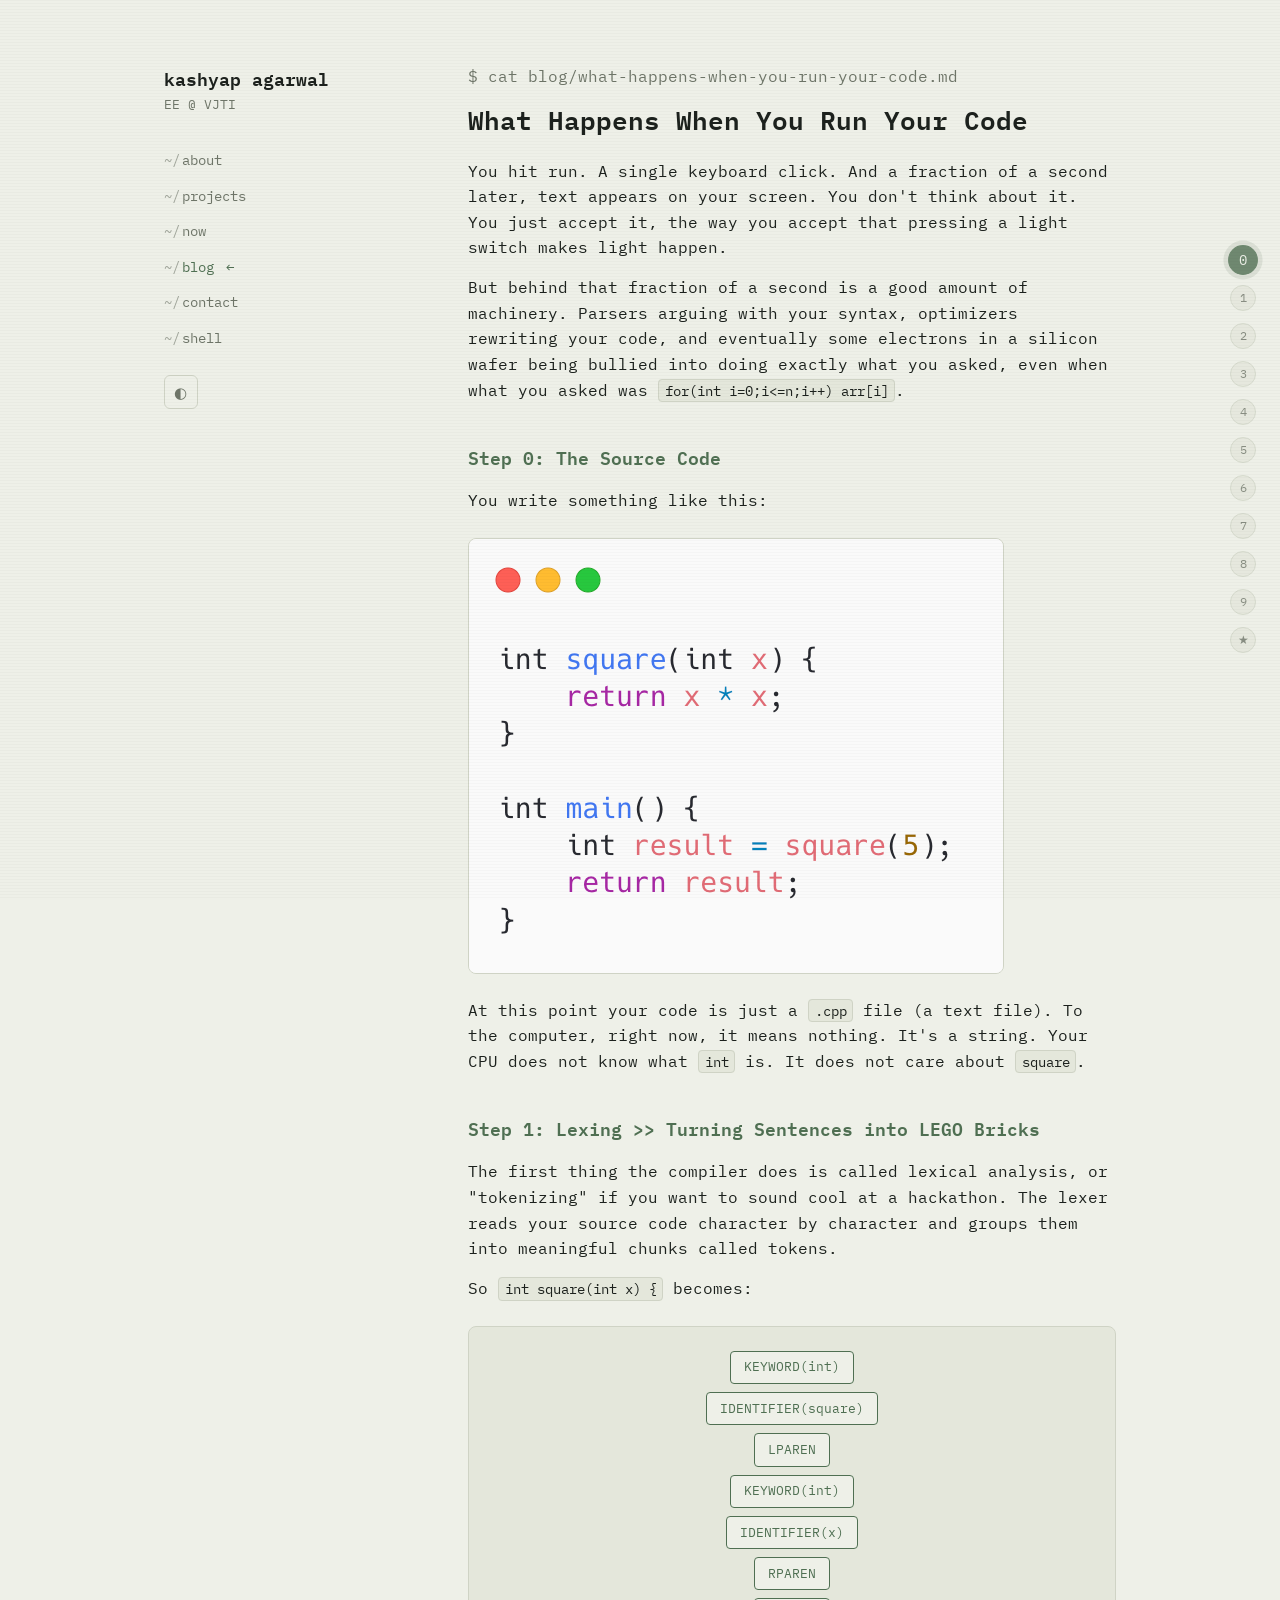
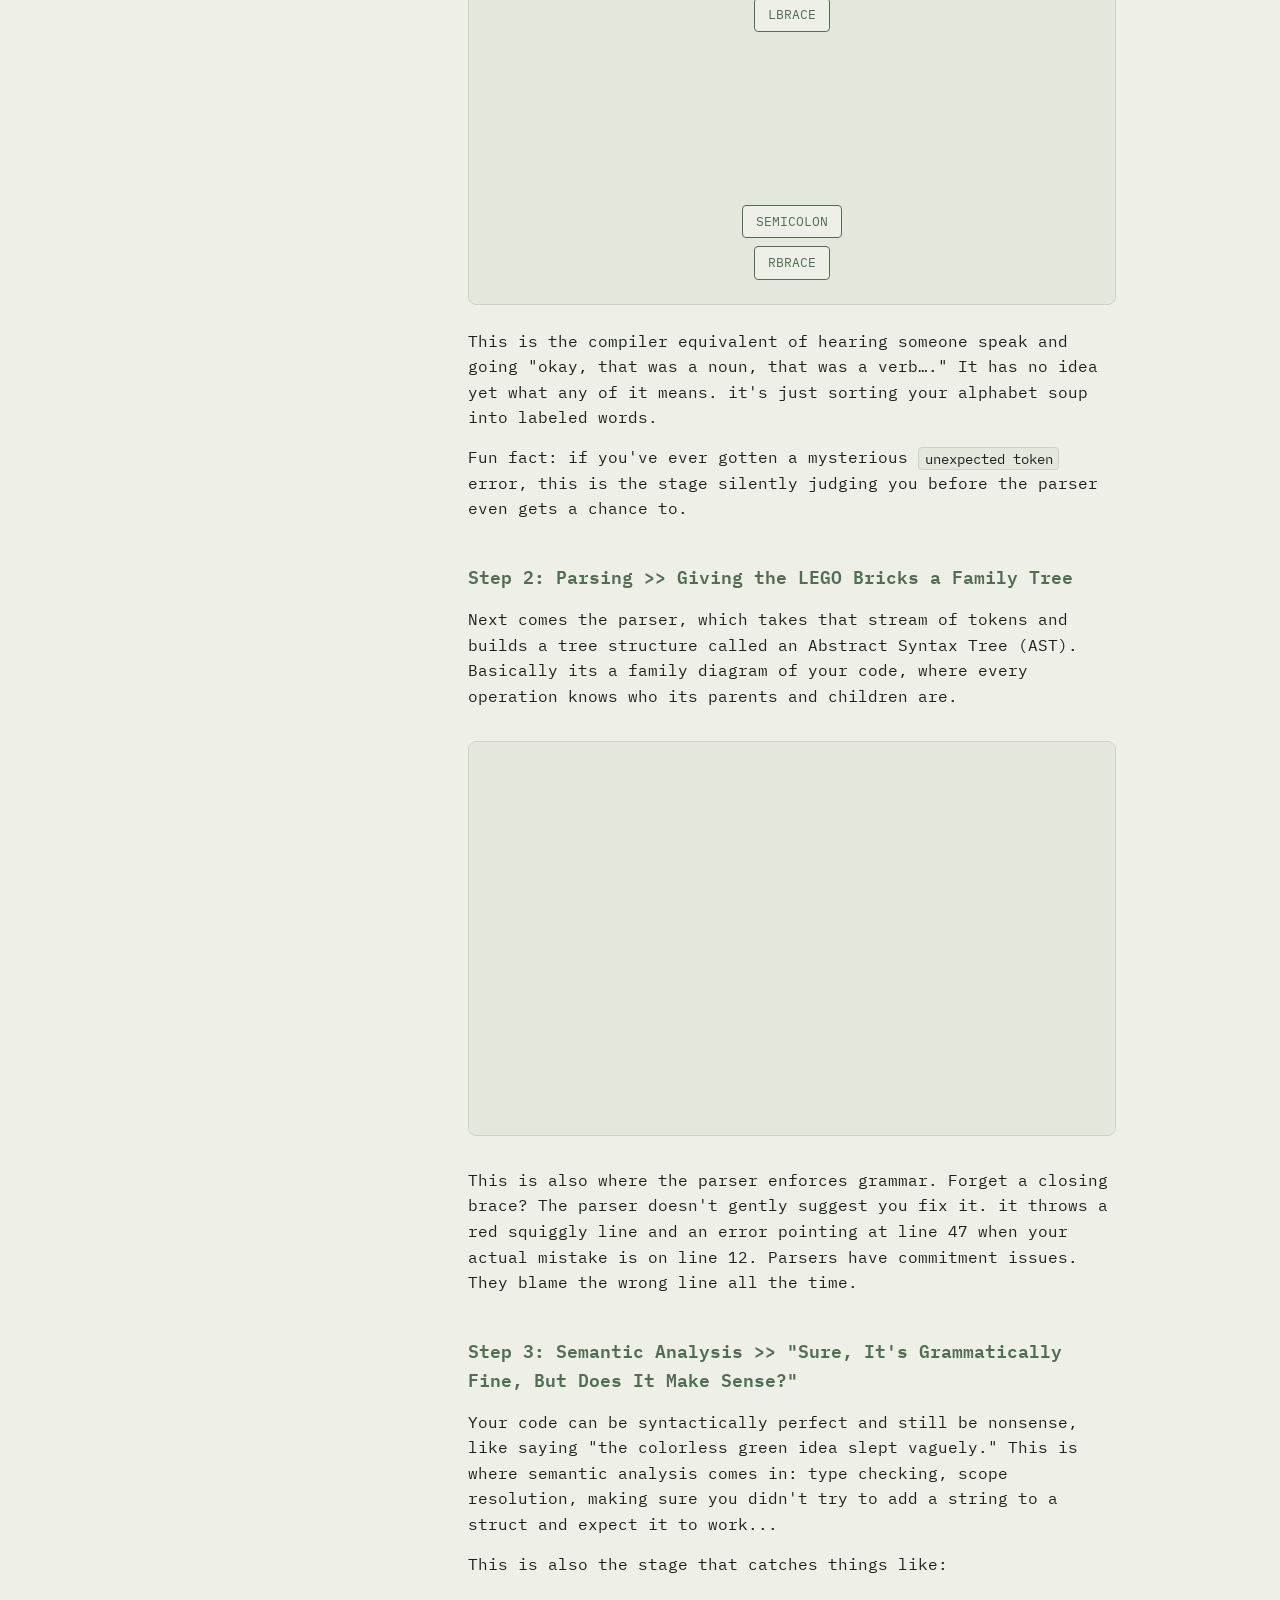
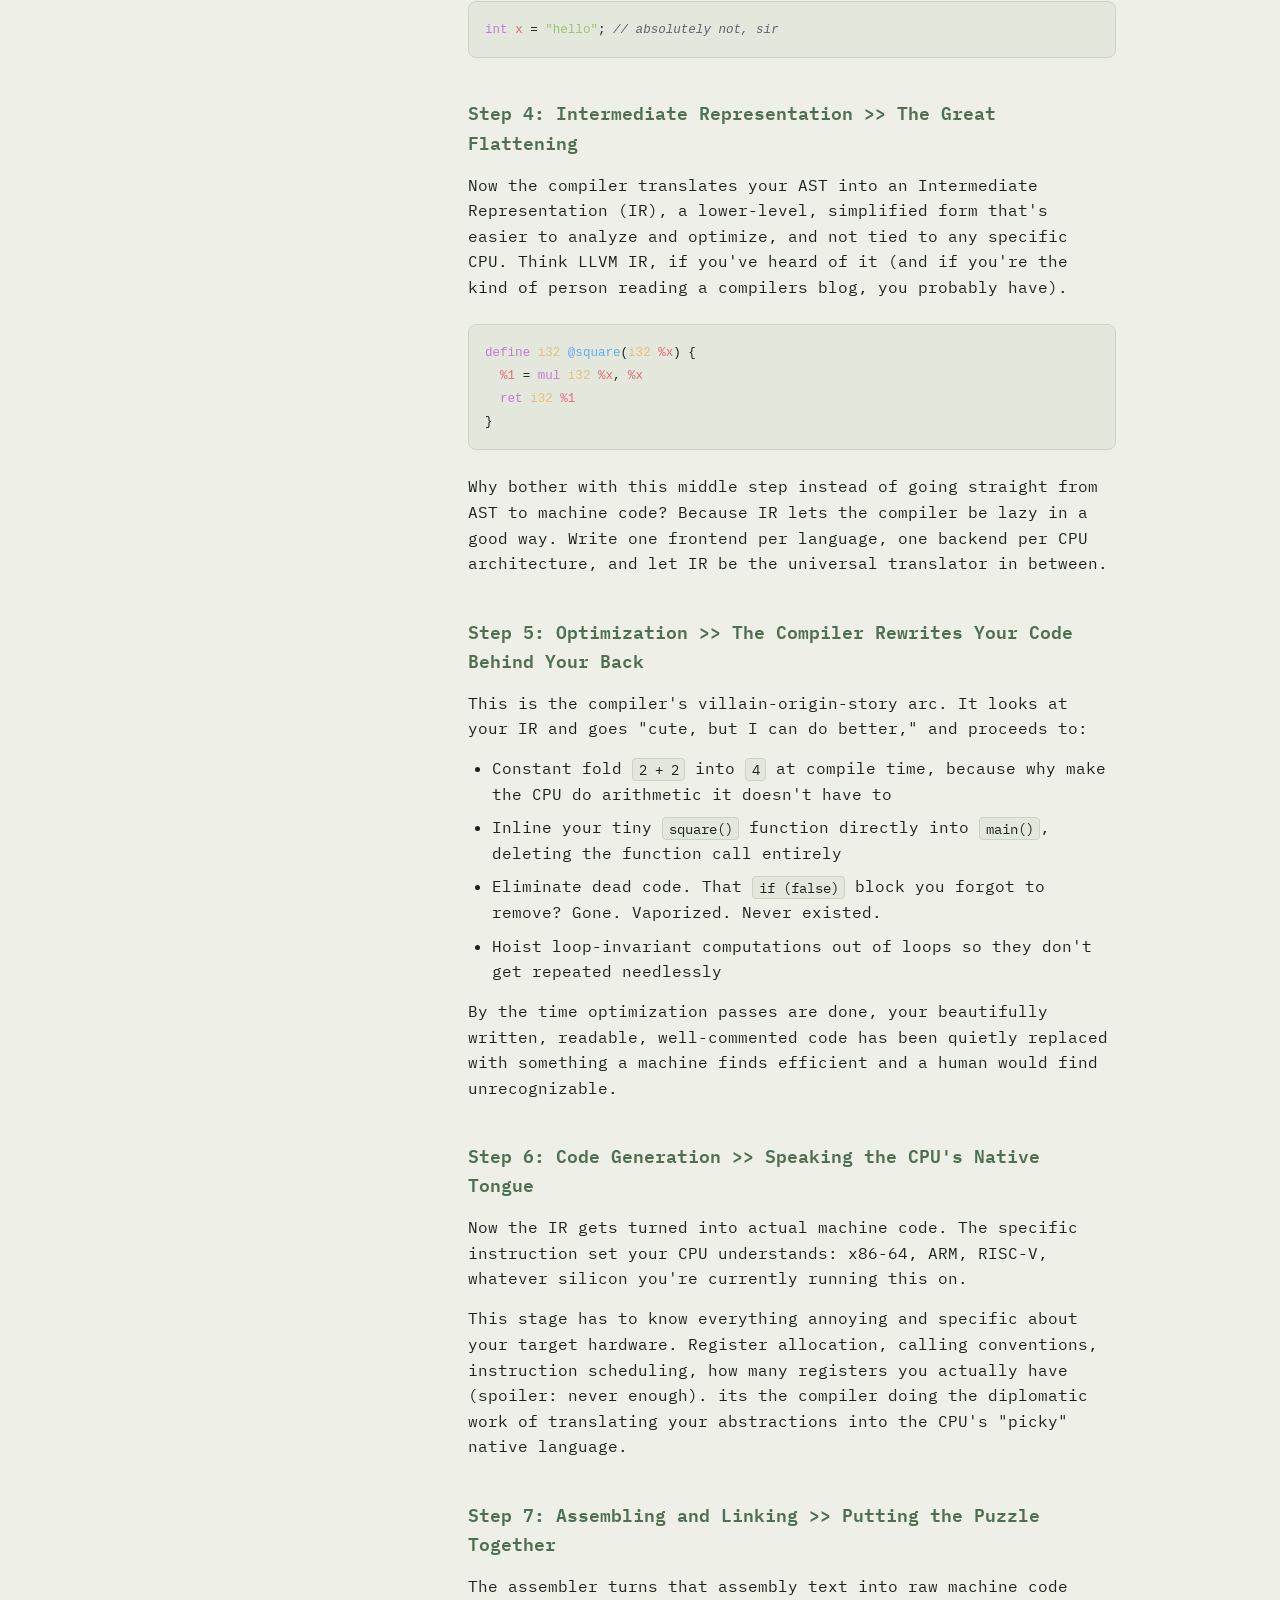
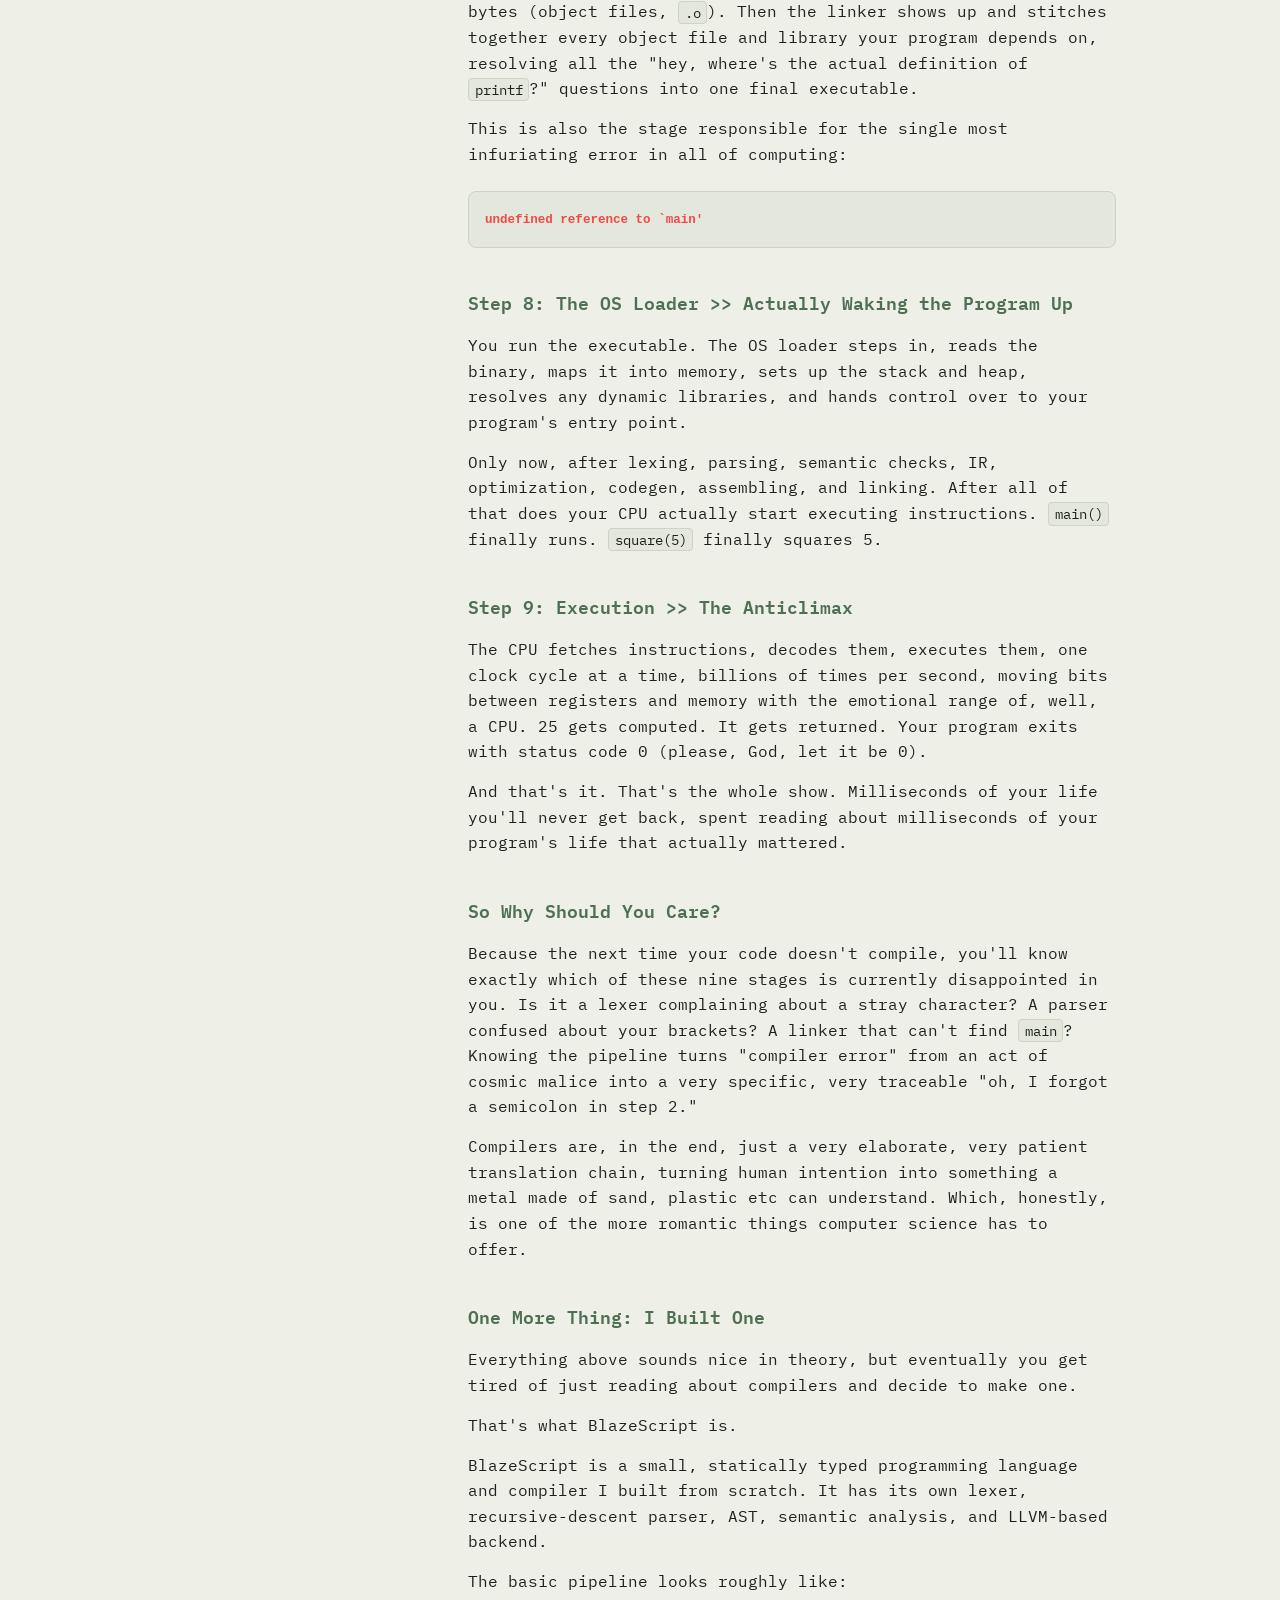
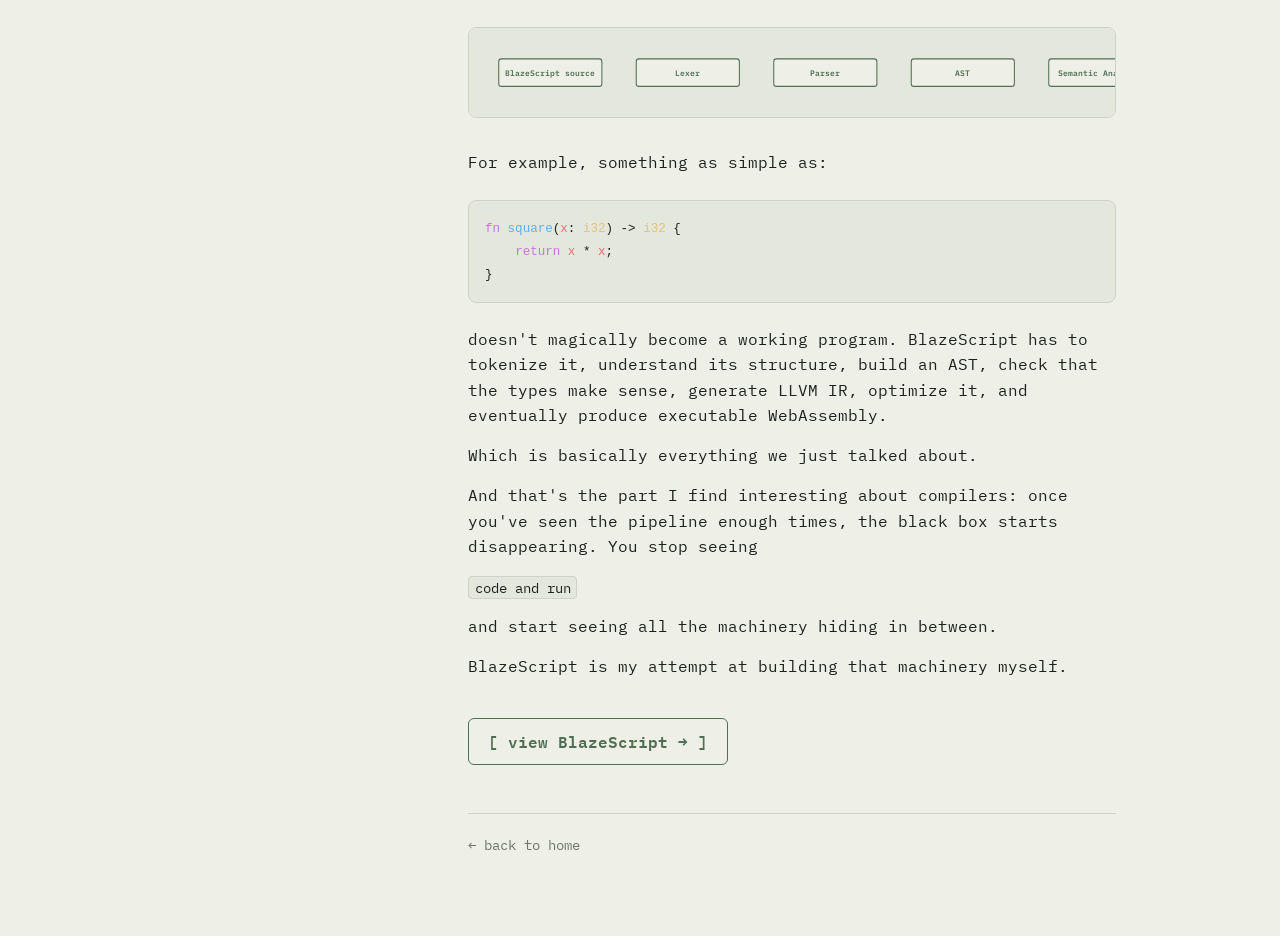
==== commit e9a2cd76: "add mail" ====
--- a/blog.html
+++ b/blog.html
@@ -56,11 +56,11 @@
       <article class="blog-post">
         <h2 class="blog-title">What Happens When You Run Your Code</h2>
         
-        <p>You hit run. A single, quiet, keyboard shortcut act of faith. And a fraction of a second later, text appears on your screen. You don't think about it. You just accept it, the way you accept that pressing a light switch makes light happen.</p>
-        <p>But behind that fraction of a second is an absurd amount of machinery. Parsers arguing with your syntax, optimizers rewriting your code, and eventually some electrons in a silicon wafer being bullied into doing exactly what you asked, even when what you asked was <code>for(int i=0;i&lt;=n;i++) arr[i]</code>.</p>
-        <p>Let's walk through it.</p>
-
-        <h3 class="step-title" id="step-0">Step 0: You, Full of Hope</h3>
+        <p>You hit run. A single keyboard click. And a fraction of a second later, text appears on your screen. You don't think about it. You just accept it, the way you accept that pressing a light switch makes light happen.</p>
+        <p>But behind that fraction of a second is a good  amount of machinery. Parsers arguing with your syntax, optimizers rewriting your code, and eventually some electrons in a silicon wafer being bullied into doing exactly what you asked, even when what you asked was <code>for(int i=0;i&lt;=n;i++) arr[i]</code>.</p>
+
+
+        <h3 class="step-title" id="step-0">Step 0: The Source Code</h3>
         <p>You write something like this:</p>
         <img src="codeblock_white.png" alt="C++ code for square function" class="blog-img codeblock-img">
         <p>At this point your code is just a <code>.cpp</code> file (a text file). To the computer, right now, it means nothing. It's a string. Your CPU does not know what <code>int</code> is. It does not care about <code>square</code>.</p>
@@ -89,7 +89,7 @@
         <p>Fun fact: if you've ever gotten a mysterious <code>unexpected token</code> error, this is the stage silently judging you before the parser even gets a chance to.</p>
 
         <h3 class="step-title" id="step-2">Step 2: Parsing &gt;&gt; Giving the LEGO Bricks a Family Tree</h3>
-        <p>Next comes the parser, which takes that stream of tokens and builds a tree structure called an Abstract Syntax Tree (AST). Basically a family diagram of your code, where every operation knows who its parents and children are.</p>
+        <p>Next comes the parser, which takes that stream of tokens and builds a tree structure called an Abstract Syntax Tree (AST). Basically its a family diagram of your code, where every operation knows who its parents and children are.</p>
         
         <div class="ast-svg-container">
           <svg viewBox="0 0 1300 560" class="ast-svg" xmlns="http://www.w3.org/2000/svg">
@@ -165,10 +165,10 @@
           </svg>
         </div>
 
-        <p>This is also where the parser enforces grammar. Forget a closing brace? The parser doesn't gently suggest you fix it. it throws a tantrum with a red squiggly line and a cryptic error pointing at line 47 when your actual mistake is on line 12. Parsers have commitment issues. They blame the wrong line all the time.</p>
+        <p>This is also where the parser enforces grammar. Forget a closing brace? The parser doesn't gently suggest you fix it. it throws a red squiggly line and an error pointing at line 47 when your actual mistake is on line 12. Parsers have commitment issues. They blame the wrong line all the time.</p>
 
         <h3 class="step-title" id="step-3">Step 3: Semantic Analysis &gt;&gt; "Sure, It's Grammatically Fine, But Does It Make Sense?"</h3>
-        <p>Your code can be syntactically perfect and still be nonsense, like saying "the colorless green idea slept furiously." This is where semantic analysis comes in: type checking, scope resolution, making sure you didn't try to add a string to a struct and expect the universe not to notice.</p>
+        <p>Your code can be syntactically perfect and still be nonsense, like saying "the colorless green idea slept vaguely." This is where semantic analysis comes in: type checking, scope resolution, making sure you didn't try to add a string to a struct and expect it to work...</p>
         <p>This is also the stage that catches things like:</p>
         <pre><code><span class="syn-key">int</span> <span class="syn-var">x</span> = <span class="syn-str">"hello"</span>; <span class="syn-com">// absolutely not, sir</span></code></pre>
 
@@ -179,7 +179,7 @@
   <span class="syn-key">ret</span> <span class="syn-type" data-ref="int">i32</span> <span class="syn-var">%1</span>
 }</code></pre>
 
-        <p>Why bother with this middle step instead of going straight from AST to machine code? Because IR lets the compiler be lazy in a good way. Write one frontend per language, one backend per CPU architecture, and let IR be the universal translator in between. It's the Google Translate of compilers, except it's actually reliable.</p>
+        <p>Why bother with this middle step instead of going straight from AST to machine code? Because IR lets the compiler be lazy in a good way. Write one frontend per language, one backend per CPU architecture, and let IR be the universal translator in between.</p>
 
         <h3 class="step-title" id="step-5">Step 5: Optimization &gt;&gt; The Compiler Rewrites Your Code Behind Your Back</h3>
         <p>This is the compiler's villain-origin-story arc. It looks at your IR and goes "cute, but I can do better," and proceeds to:</p>
@@ -193,24 +193,23 @@
 
         <h3 class="step-title" id="step-6">Step 6: Code Generation &gt;&gt; Speaking the CPU's Native Tongue</h3>
         <p>Now the IR gets turned into actual machine code. The specific instruction set your CPU understands: x86-64, ARM, RISC-V, whatever silicon you're currently running this on.</p>
-        <p>This stage has to know everything annoying and specific about your target hardware. Register allocation, calling conventions, instruction scheduling, how many registers you actually have (spoiler: never enough). It's the compiler doing the diplomatic work of translating your abstractions into the CPU's "picky" native language.</p>
+        <p>This stage has to know everything annoying and specific about your target hardware. Register allocation, calling conventions, instruction scheduling, how many registers you actually have (spoiler: never enough). its the compiler doing the diplomatic work of translating your abstractions into the CPU's "picky" native language.</p>
 
         <h3 class="step-title" id="step-7">Step 7: Assembling and Linking &gt;&gt; Putting the Puzzle Together</h3>
         <p>The assembler turns that assembly text into raw machine code bytes (object files, <code>.o</code>). Then the linker shows up and stitches together every object file and library your program depends on, resolving all the "hey, where's the actual definition of <code>printf</code>?" questions into one final executable.</p>
         <p>This is also the stage responsible for the single most infuriating error in all of computing:</p>
         <pre><code><span class="syn-err">undefined reference to `main'</span></code></pre>
-        <p>You will see this error at 2 AM. You will not know why. You will add a semicolon somewhere out of desperation. It will not help.</p>
 
         <h3 class="step-title" id="step-8">Step 8: The OS Loader &gt;&gt; Actually Waking the Program Up</h3>
         <p>You run the executable. The OS loader steps in, reads the binary, maps it into memory, sets up the stack and heap, resolves any dynamic libraries, and hands control over to your program's entry point.</p>
-        <p>Only now, after lexing, parsing, semantic checks, IR, optimization, codegen, assembling, and linking. After all of that does your CPU actually start executing instructions. <code>main()</code> finally runs. <code>square(5)</code> finally squares 5. The universe briefly makes sense.</p>
+        <p>Only now, after lexing, parsing, semantic checks, IR, optimization, codegen, assembling, and linking. After all of that does your CPU actually start executing instructions. <code>main()</code> finally runs. <code>square(5)</code> finally squares 5.</p>
 
         <h3 class="step-title" id="step-9">Step 9: Execution &gt;&gt; The Anticlimax</h3>
         <p>The CPU fetches instructions, decodes them, executes them, one clock cycle at a time, billions of times per second, moving bits between registers and memory with the emotional range of, well, a CPU. 25 gets computed. It gets returned. Your program exits with status code 0 (please, God, let it be 0).</p>
         <p>And that's it. That's the whole show. Milliseconds of your life you'll never get back, spent reading about milliseconds of your program's life that actually mattered.</p>
 
         <h3 class="step-title" id="step-conclusion">So Why Should You Care?</h3>
-        <p>Because the next time your code doesn't compile, you'll know exactly which of these nine increasingly judgmental stages is currently disappointed in you. Is it a lexer complaining about a stray character? A parser confused about your brackets? A linker that can't find <code>main</code>? Knowing the pipeline turns "compiler error" from an act of cosmic malice into a very specific, very traceable "oh, I forgot a semicolon in step 2."</p>
+        <p>Because the next time your code doesn't compile, you'll know exactly which of these nine stages is currently disappointed in you. Is it a lexer complaining about a stray character? A parser confused about your brackets? A linker that can't find <code>main</code>? Knowing the pipeline turns "compiler error" from an act of cosmic malice into a very specific, very traceable "oh, I forgot a semicolon in step 2."</p>
         <p>Compilers are, in the end, just a very elaborate, very patient translation chain, turning human intention into something a metal made of sand, plastic etc can understand. Which, honestly, is one of the more romantic things computer science has to offer.</p>
 
         <h3 class="step-title" id="step-blazescript">One More Thing: I Built One</h3>
@@ -260,7 +259,7 @@
         <p>doesn't magically become a working program. BlazeScript has to tokenize it, understand its structure, build an AST, check that the types make sense, generate LLVM IR, optimize it, and eventually produce executable WebAssembly.</p>
         <p>Which is basically everything we just talked about.</p>
         <p>And that's the part I find interesting about compilers: once you've seen the pipeline enough times, the black box starts disappearing. You stop seeing</p>
-        <p><code>code → run</code></p>
+        <p><code>code and run</code></p>
         <p>and start seeing all the machinery hiding in between.</p>
         <p>BlazeScript is my attempt at building that machinery myself.</p>
         
